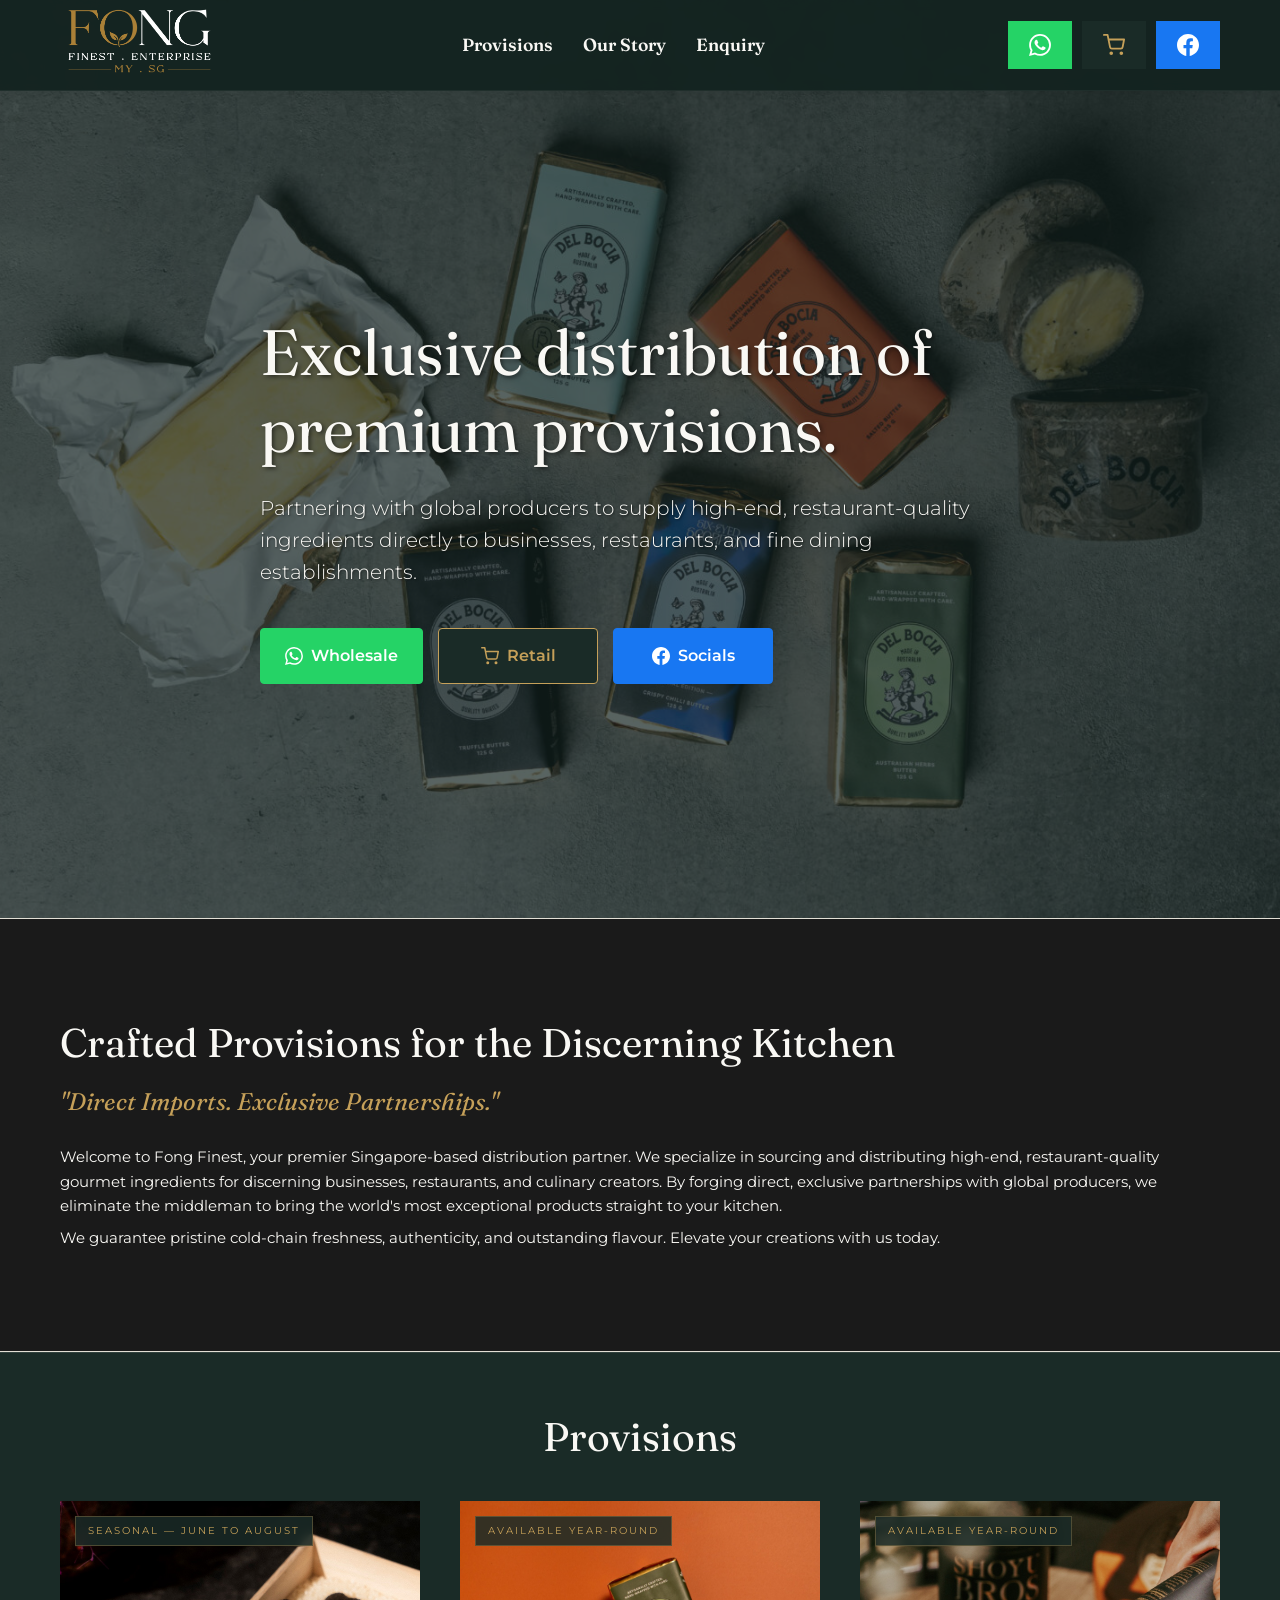
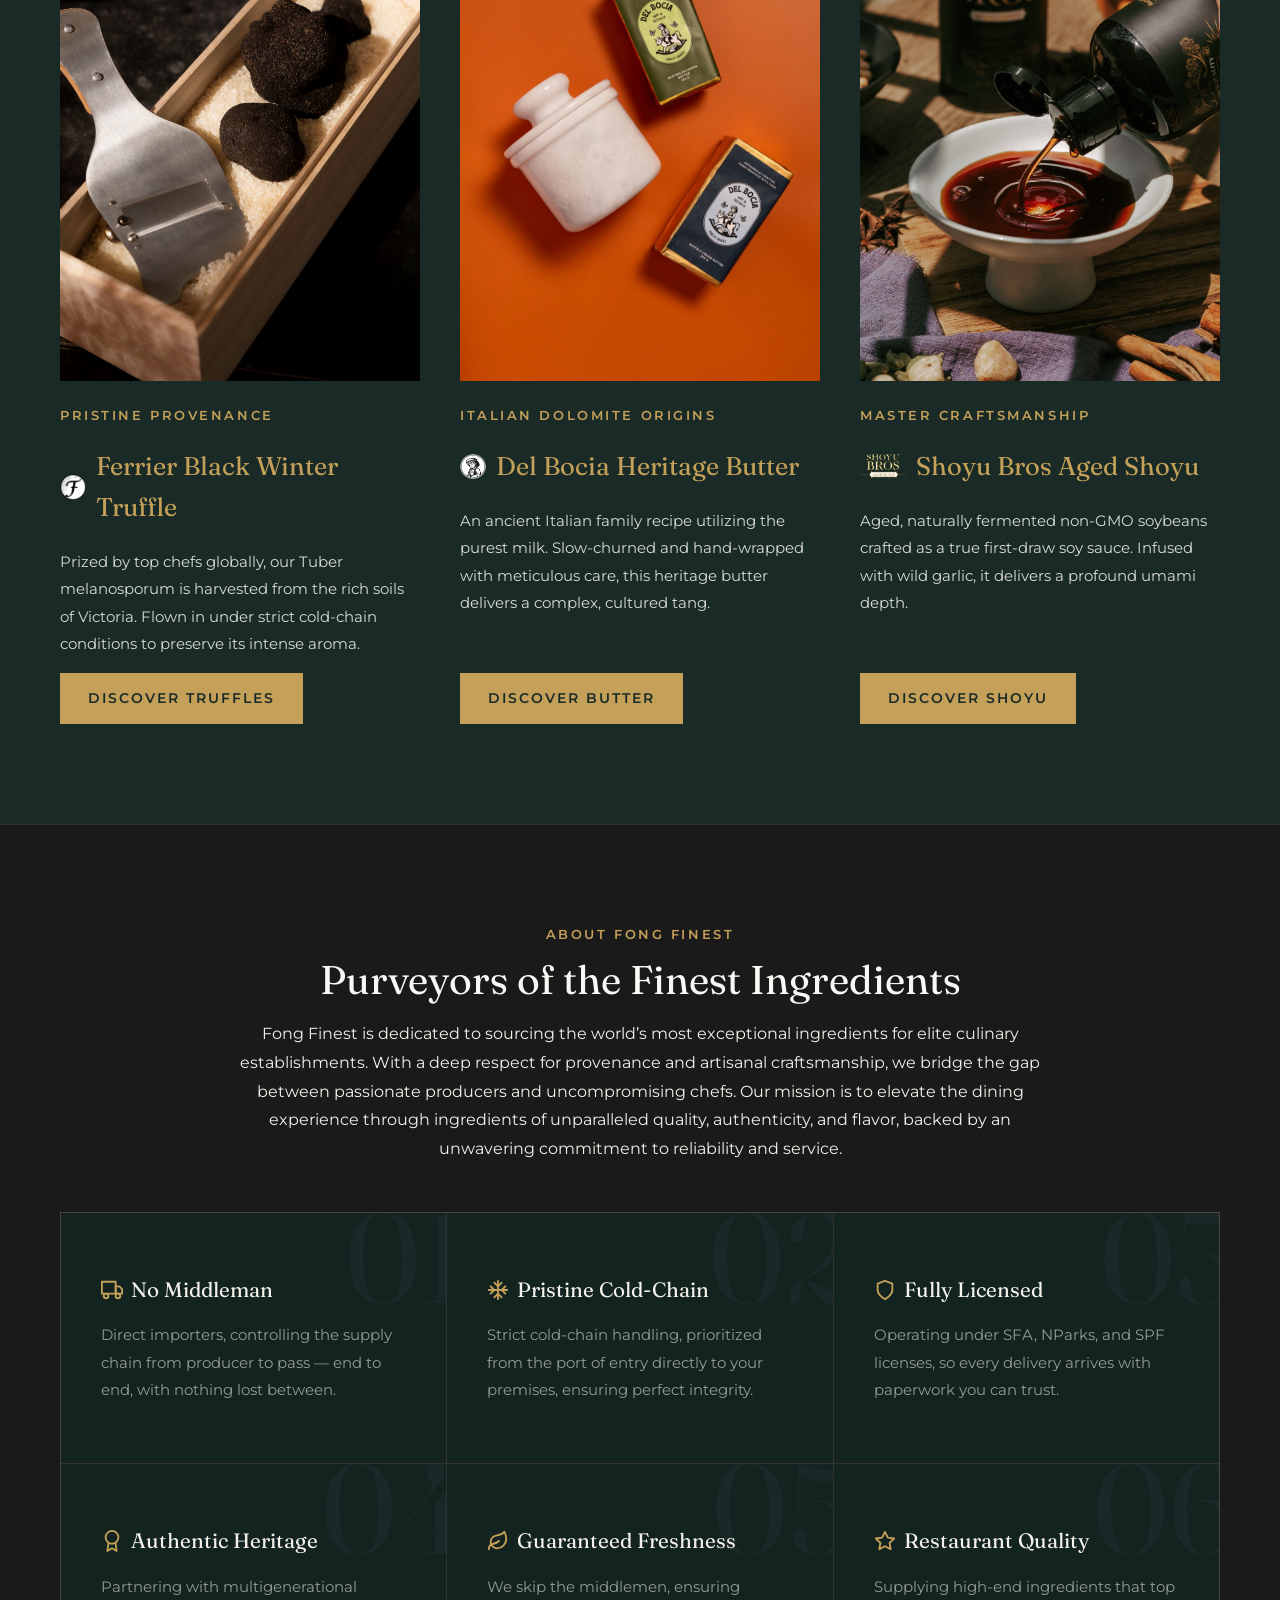
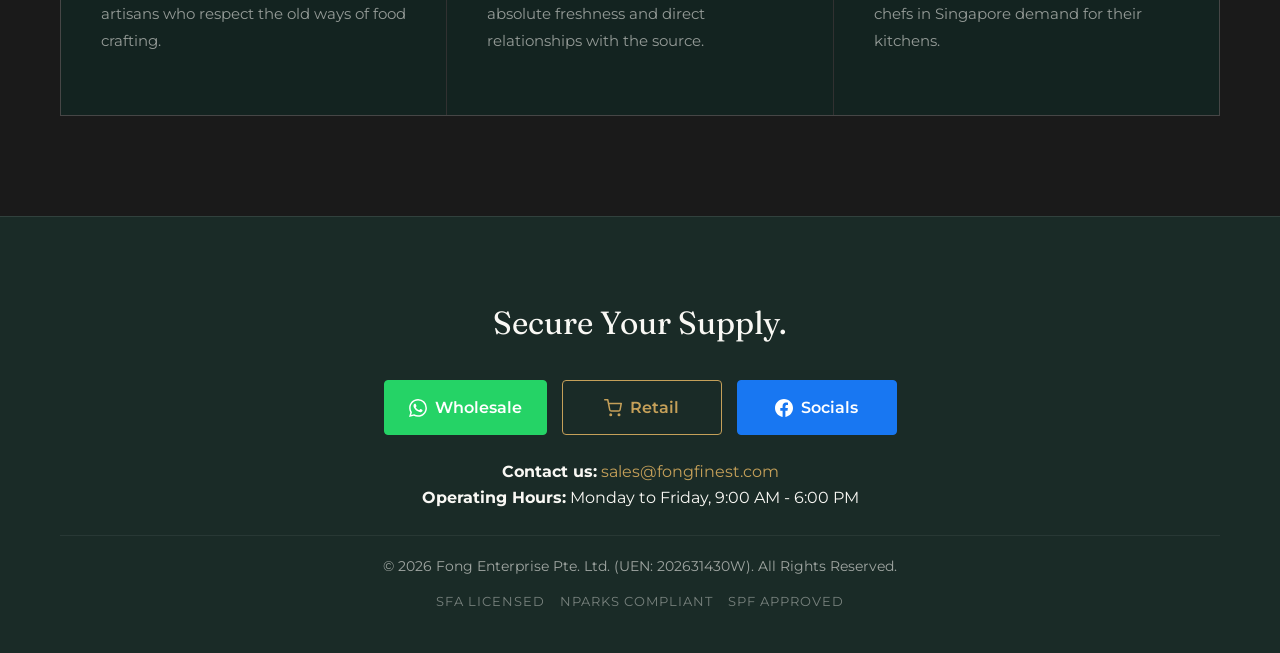
==== index.html @ 9eb3eb8c "fix: replace #provenance with #ourstory and #contact with #enquiry" ====
<!DOCTYPE html>
<html lang="en">
<head>
    <meta charset="UTF-8">
    <meta name="viewport" content="width=device-width, initial-scale=1.0">
    <title>Fong Finest | The Direct Source for Premium Provisions</title>
    <meta name="description" content="Singapore-based source for premium provisions. High-end, restaurant-quality gourmet ingredients imported directly.">
    
    <!-- Open Graph Meta Tags for Link Previews (WhatsApp, Facebook, etc.) -->
    <meta property="og:title" content="Fong Finest | Premium Provisions">
    <meta property="og:description" content="We bring high-end, restaurant-quality ingredients straight from trusted global producers to your doorstep in Singapore.">
    <meta property="og:image" content="https://fongfinest.com/assets/brand/og-image-default.png">
    <meta property="og:image:width" content="369">
    <meta property="og:image:height" content="364">
    <meta property="og:url" content="https://fongfinest.com/">
    <meta property="og:type" content="website">

    <!-- Telegram & Twitter Meta Tags -->
    <meta name="twitter:card" content="summary_large_image">
    <meta name="twitter:title" content="Fong Finest | Premium Provisions">
    <meta name="twitter:description" content="We bring high-end, restaurant-quality ingredients straight from trusted global producers to your doorstep in Singapore.">
    <meta name="twitter:image" content="https://fongfinest.com/assets/brand/og-image-default.png">

    <!-- Favicon -->
    <link rel="apple-touch-icon" href="assets/brand/apple-touch-icon.png">
    <link rel="icon" type="image/png" href="assets/brand/favicon.png">

    <link rel="preconnect" href="https://fonts.googleapis.com">
    <link rel="preconnect" href="https://fonts.gstatic.com" crossorigin>
    <link href="https://fonts.googleapis.com/css2?family=Fraunces:ital,opsz,wght@0,9..144,300..600;1,9..144,300..400&family=Montserrat:wght@300;400;500;600&display=swap" rel="stylesheet">
    <link rel="stylesheet" href="style.css">
</head>
<body>
    <header class="navbar">
        <div class="container nav-content">
            <a href="index.html" class="logo">
                <img src="assets/brand/logo-main.png" alt="Fong Finest Logo">
            </a>
            <nav class="nav-links">
                <div class="nav-dropdown">
                    <a href="index.html#provisions" style="cursor: pointer;">Provisions</a>
                    <div class="nav-dropdown-content">
                        <a href="p/truffles.html" class="nav-dropdown-item">
                            <img src="assets/truffles/logo.png" alt="Ferrier Truffle" class="nav-dropdown-icon"> Ferrier Black Winter Truffle
                        </a>
                        <a href="p/butter.html" class="nav-dropdown-item">
                            <img src="assets/butter/logo.png" alt="Del Bocia" class="nav-dropdown-icon"> Del Bocia Heritage Butter
                        </a>
                        <a href="p/shoyu.html" class="nav-dropdown-item">
                            <img src="assets/shoyu/logo_black.png" alt="Shoyu Bros" class="nav-dropdown-icon"> Shoyu Bros Aged Shoyu
                        </a>
                    </div>
                </div>
                <a href="index.html#ourstory">Our Story</a>
                <a href="index.html#enquiry">Enquiry</a>
            </nav>
            <div class="nav-actions">
                <a href="https://wa.me/6587593091" target="_blank" rel="noopener noreferrer" class="btn btn-primary nav-btn-icon" data-tooltip="Wholesale" style="background-color: #25D366; color: white; border-color: #25D366;">
                    <svg xmlns="http://www.w3.org/2000/svg" width="18" height="18" viewBox="0 0 24 24" fill="currentColor"><path d="M17.472 14.382c-.297-.149-1.758-.867-2.03-.967-.273-.099-.471-.148-.67.15-.197.297-.767.966-.94 1.164-.173.199-.347.223-.644.075-.297-.15-1.255-.463-2.39-1.475-.888-.788-1.489-1.761-1.663-2.06-.173-.297-.018-.458.13-.606.134-.133.298-.347.446-.52.149-.174.198-.298.298-.497.099-.198.05-.371-.025-.52-.075-.149-.669-1.612-.916-2.207-.242-.579-.487-.5-.669-.51a12.8 12.8 0 0 0-.57-.01c-.198 0-.52.074-.792.372-.272.297-1.04 1.016-1.04 2.479 0 1.462 1.065 2.875 1.213 3.074.149.198 2.096 3.2 5.077 4.487.709.306 1.262.489 1.694.625.712.227 1.36.195 1.871.118.571-.085 1.758-.719 2.006-1.413.248-.694.248-1.289.173-1.413-.074-.124-.272-.198-.57-.347m-5.421 7.403h-.004a9.87 9.87 0 0 1-5.031-1.378l-.361-.214-3.741.982.998-3.648-.235-.374a9.86 9.86 0 0 1-1.51-5.26c.001-5.45 4.436-9.884 9.888-9.884 2.64 0 5.122 1.03 6.988 2.898a9.825 9.825 0 0 1 2.893 6.994c-.003 5.45-4.437 9.884-9.885 9.884m8.413-18.297A11.815 11.815 0 0 0 12.05 0C5.495 0 .16 5.335.157 11.892c0 2.096.547 4.142 1.588 5.945L.057 24l6.305-1.654a11.882 11.882 0 0 0 5.683 1.448h.005c6.554 0 11.89-5.335 11.893-11.893a11.821 11.821 0 0 0-3.48-8.413Z"/></svg>
                </a>
                <a href="https://order.fongfinest.com" target="_blank" rel="noopener noreferrer" class="btn btn-primary nav-btn-icon" data-tooltip="Retail" style="background-color: var(--charcoal); color: var(--gold);">
                    <svg xmlns="http://www.w3.org/2000/svg" width="18" height="18" viewBox="0 0 24 24" fill="none" stroke="currentColor" stroke-width="2" stroke-linecap="round" stroke-linejoin="round"><circle cx="9" cy="21" r="1"></circle><circle cx="20" cy="21" r="1"></circle><path d="M1 1h4l2.68 13.39a2 2 0 0 0 2 1.61h9.72a2 2 0 0 0 2-1.61L23 6H6"></path></svg>
                </a>
                <a href="https://www.facebook.com/share/1DrzeiNQV6/" target="_blank" rel="noopener noreferrer" class="btn btn-primary nav-btn-icon" data-tooltip="Socials" style="background-color: #1877F2; color: white; border-color: #1877F2;">
                    <svg xmlns="http://www.w3.org/2000/svg" width="18" height="18" viewBox="0 0 24 24" fill="currentColor"><path d="M24 12.073c0-6.627-5.373-12-12-12s-12 5.373-12 12c0 5.99 4.388 10.954 10.125 11.854v-8.385H7.078v-3.47h3.047V9.43c0-3.007 1.792-4.669 4.533-4.669 1.312 0 2.686.235 2.686.235v2.953H15.83c-1.491 0-1.956.925-1.956 1.874v2.25h3.328l-.532 3.47h-2.796v8.385C19.612 23.027 24 18.062 24 12.073z"/></svg>
                </a>
            </div>
            
            <button class="mobile-menu-toggle" aria-label="Toggle Menu">
                <span></span>
                <span></span>
                <span></span>
            </button>
        </div>
    </header>

    <main>
        <!-- Hero Section -->
        <section id="hero" class="hero fade-in-up">
            <div class="hero-overlay"></div>
            <div class="container hero-content">
                <h1 class="hero-title">Exclusive distribution of premium provisions.</h1>
                <p class="hero-subtitle">Partnering with global producers to supply high-end, restaurant-quality ingredients directly to businesses, restaurants, and fine dining establishments.</p>
                <div class="btn-group-standard fade-in-up" style="transition-delay: 0.2s;">
                    <a href="https://wa.me/6587593091" target="_blank" class="btn-std btn-std-wholesale">
                        <svg xmlns="http://www.w3.org/2000/svg" width="18" height="18" viewBox="0 0 24 24" fill="currentColor"><path d="M17.472 14.382c-.297-.149-1.758-.867-2.03-.967-.273-.099-.471-.148-.67.15-.197.297-.767.966-.94 1.164-.173.199-.347.223-.644.075-.297-.15-1.255-.463-2.39-1.475-.888-.788-1.489-1.761-1.663-2.06-.173-.297-.018-.458.13-.606.134-.133.298-.347.446-.52.149-.174.198-.298.298-.497.099-.198.05-.371-.025-.52-.075-.149-.669-1.612-.916-2.207-.242-.579-.487-.5-.669-.51a12.8 12.8 0 0 0-.57-.01c-.198 0-.52.074-.792.372-.272.297-1.04 1.016-1.04 2.479 0 1.462 1.065 2.875 1.213 3.074.149.198 2.096 3.2 5.077 4.487.709.306 1.262.489 1.694.625.712.227 1.36.195 1.871.118.571-.085 1.758-.719 2.006-1.413.248-.694.248-1.289.173-1.413-.074-.124-.272-.198-.57-.347m-5.421 7.403h-.004a9.87 9.87 0 0 1-5.031-1.378l-.361-.214-3.741.982.998-3.648-.235-.374a9.86 9.86 0 0 1-1.51-5.26c.001-5.45 4.436-9.884 9.888-9.884 2.64 0 5.122 1.03 6.988 2.898a9.825 9.825 0 0 1 2.893 6.994c-.003 5.45-4.437 9.884-9.885 9.884m8.413-18.297A11.815 11.815 0 0 0 12.05 0C5.495 0 .16 5.335.157 11.892c0 2.096.547 4.142 1.588 5.945L.057 24l6.305-1.654a11.882 11.882 0 0 0 5.683 1.448h.005c6.554 0 11.89-5.335 11.893-11.893a11.821 11.821 0 0 0-3.48-8.413Z"/></svg> Wholesale
                    </a>
                    <a href="https://order.fongfinest.com" target="_blank" class="btn-std btn-std-retail">
                        <svg xmlns="http://www.w3.org/2000/svg" width="18" height="18" viewBox="0 0 24 24" fill="none" stroke="currentColor" stroke-width="2" stroke-linecap="round" stroke-linejoin="round"><circle cx="9" cy="21" r="1"></circle><circle cx="20" cy="21" r="1"></circle><path d="M1 1h4l2.68 13.39a2 2 0 0 0 2 1.61h9.72a2 2 0 0 0 2-1.61L23 6H6"></path></svg> Retail
                    </a>
                    <a href="https://www.facebook.com/share/1DrzeiNQV6/" target="_blank" class="btn-std btn-std-fb">
                        <svg xmlns="http://www.w3.org/2000/svg" width="18" height="18" viewBox="0 0 24 24" fill="currentColor"><path d="M24 12.073c0-6.627-5.373-12-12-12s-12 5.373-12 12c0 5.99 4.388 10.954 10.125 11.854v-8.385H7.078v-3.47h3.047V9.43c0-3.007 1.792-4.669 4.533-4.669 1.312 0 2.686.235 2.686.235v2.953H15.83c-1.491 0-1.956.925-1.956 1.874v2.25h3.328l-.532 3.47h-2.796v8.385C19.612 23.027 24 18.062 24 12.073z"/></svg> Socials
                    </a>
                </div>
            </div>
        </section>

        <!-- About Us Section -->
        <section id="about" class="section about-section bg-black">
            <div class="container about-container fade-in-up">
                <div class="about-text">
                    <h2 class="section-title">Crafted Provisions for the Discerning Kitchen</h2>
                    <p class="tagline">"Direct Imports. Exclusive Partnerships."</p>
                    <p class="body-text mt-4">Welcome to Fong Finest, your premier Singapore-based distribution partner. We specialize in sourcing and distributing high-end, restaurant-quality gourmet ingredients for discerning businesses, restaurants, and culinary creators. By forging direct, exclusive partnerships with global producers, we eliminate the middleman to bring the world's most exceptional products straight to your kitchen.</p>
                    <p class="body-text mt-2">We guarantee pristine cold-chain freshness, authenticity, and outstanding flavour. Elevate your creations with us today.</p>
                </div>

                    
                    </div>
            </div>
        </section>

        
        
        <!-- Portfolio Section -->
        <section id="provisions" class="section portfolio-section rule-top" style="padding-top: 60px;">
            <div class="container">
                <h2 class="section-title text-center fade-in-up" style="margin-bottom: 40px;">Provisions</h2>
                
                <!-- Truffles -->
                <div class="brand-roster-grid">
                    <div class="brand-roster-card fade-in-up">
                        <div class="brand-img-wrapper">
                            <span class="season-badge">Seasonal — June to August</span>
                            <img src="assets/truffles/editorial-1.jpg" alt="Victorian Black Winter Truffle" class="brand-img">
                        </div>
                        <div class="brand-text">
                            <p class="eyebrow">Pristine Provenance</p>
                            <h3 class="editorial-title" style="font-size: 1.6rem;"><span style="display: flex; align-items: center; gap: 10px;"><img src="assets/truffles/logo.png" style="height: 1.6rem; width: auto; object-fit: contain; border-radius: 50%;"> Ferrier Black Winter Truffle</span></h3>
                            <p class="editorial-desc">Prized by top chefs globally, our Tuber melanosporum is harvested from the rich soils of Victoria. Flown in under strict cold-chain conditions to preserve its intense aroma.</p>
                            <a href="p/truffles.html" class="btn btn-primary mt-4">Discover Truffles</a>
                        </div>
                    </div>

                    <!-- Butter -->
                    <div class="brand-roster-card fade-in-up" style="transition-delay: 0.1s;">
                        <div class="brand-img-wrapper">
                            <span class="season-badge">Available year-round</span>
                            <img src="assets/butter/editorial-1.jpg" alt="Del Bocia Heritage Butter" class="brand-img">
                        </div>
                        <div class="brand-text">
                            <p class="eyebrow">Italian Dolomite Origins</p>
                            <h3 class="editorial-title" style="font-size: 1.6rem;"><span style="display: flex; align-items: center; gap: 10px;"><img src="assets/butter/logo.webp" style="height: 1.6rem; width: auto; object-fit: contain; border-radius: 50%;"> Del Bocia Heritage Butter</span></h3>
                            <p class="editorial-desc">An ancient Italian family recipe utilizing the purest milk. Slow-churned and hand-wrapped with meticulous care, this heritage butter delivers a complex, cultured tang.</p>
                            <a href="p/butter.html" class="btn btn-primary mt-4">Discover Butter</a>
                        </div>
                    </div>

                    <!-- Shoyu -->
                    <div class="brand-roster-card fade-in-up" style="transition-delay: 0.2s;">
                        <div class="brand-img-wrapper">
                            <span class="season-badge">Available year-round</span>
                            <img src="assets/shoyu/editorial-1.jpg" alt="Shoyu Bros Aged Shoyu" class="brand-img">
                        </div>
                        <div class="brand-text">
                            <p class="eyebrow">Master Craftsmanship</p>
                            <h3 class="editorial-title" style="font-size: 1.6rem;"><span style="display: flex; align-items: center; gap: 10px;"><img src="assets/shoyu/logo.png" style="height: 1.6rem; width: auto; object-fit: contain;"> Shoyu Bros Aged Shoyu</span></h3>
                            <p class="editorial-desc">Aged, naturally fermented non-GMO soybeans crafted as a true first-draw soy sauce. Infused with wild garlic, it delivers a profound umami depth.</p>
                            <a href="p/shoyu.html" class="btn btn-primary mt-4">Discover Shoyu</a>
                        </div>
                    </div>
                </div>
            </div>
        </section>

        <!-- About Section -->
        <section id="ourstory" class="section advantage-section rule-top bg-black text-cream">
            <div class="container">
                <p class="eyebrow text-center fade-in-up" style="margin-bottom: 10px;">About Fong Finest</p>
                <h2 class="section-title text-center fade-in-up">Purveyors of the Finest Ingredients</h2>
                <div class="text-center fade-in-up" style="max-width: 800px; margin: 0 auto 3rem auto; color: var(--color-gray-light); line-height: 1.8; font-family: var(--font-secondary);">
                    <p>Fong Finest is dedicated to sourcing the world’s most exceptional ingredients for elite culinary establishments. With a deep respect for provenance and artisanal craftsmanship, we bridge the gap between passionate producers and uncompromising chefs. Our mission is to elevate the dining experience through ingredients of unparalleled quality, authenticity, and flavor, backed by an unwavering commitment to reliability and service.</p>
                </div>
                <div class="grid advantage-grid mt-6">
                    <div class="advantage-item fade-in-up" style="transition-delay: 0.1s;">
                        <span class="advantage-number">01</span>
                        <h4 style="display: flex; align-items: center; gap: 8px;"><svg xmlns="http://www.w3.org/2000/svg" width="22" height="22" viewBox="0 0 24 24" fill="none" stroke="currentColor" stroke-width="2" stroke-linecap="round" stroke-linejoin="round" style="color: var(--gold);"><rect x="1" y="3" width="15" height="13"></rect><polygon points="16 8 20 8 23 11 23 16 16 16 16 8"></polygon><circle cx="5.5" cy="18.5" r="2.5"></circle><circle cx="18.5" cy="18.5" r="2.5"></circle></svg> No Middleman</h4>
                        <p>Direct importers, controlling the supply chain from producer to pass — end to end, with nothing lost between.</p>
                    </div>
                    <div class="advantage-item fade-in-up" style="transition-delay: 0.2s;">
                        <span class="advantage-number">02</span>
                        <h4 style="display: flex; align-items: center; gap: 8px;"><svg xmlns="http://www.w3.org/2000/svg" width="22" height="22" viewBox="0 0 24 24" fill="none" stroke="currentColor" stroke-width="2" stroke-linecap="round" stroke-linejoin="round" style="color: var(--gold);"><line x1="2" y1="12" x2="22" y2="12"></line><line x1="12" y1="2" x2="12" y2="22"></line><path d="M20 16l-4-4 4-4"></path><path d="M4 8l4 4-4 4"></path><path d="M16 4l-4 4-4-4"></path><path d="M8 20l4-4 4 4"></path></svg> Pristine Cold-Chain</h4>
                        <p>Strict cold-chain handling, prioritized from the port of entry directly to your premises, ensuring perfect integrity.</p>
                    </div>
                    <div class="advantage-item fade-in-up" style="transition-delay: 0.3s;">
                        <span class="advantage-number">03</span>
                        <h4 style="display: flex; align-items: center; gap: 8px;"><svg xmlns="http://www.w3.org/2000/svg" width="22" height="22" viewBox="0 0 24 24" fill="none" stroke="currentColor" stroke-width="2" stroke-linecap="round" stroke-linejoin="round" style="color: var(--gold);"><path d="M12 22s8-4 8-10V5l-8-3-8 3v7c0 6 8 10 8 10z"></path></svg> Fully Licensed</h4>
                        <p>Operating under SFA, NParks, and SPF licenses, so every delivery arrives with paperwork you can trust.</p>
                    </div>
                    <div class="advantage-item fade-in-up" style="transition-delay: 0.4s;">
                        <span class="advantage-number">04</span>
                        <h4 style="display: flex; align-items: center; gap: 8px;"><svg xmlns="http://www.w3.org/2000/svg" width="22" height="22" viewBox="0 0 24 24" fill="none" stroke="currentColor" stroke-width="2" stroke-linecap="round" stroke-linejoin="round" style="color: var(--gold);"><circle cx="12" cy="8" r="7"></circle><polyline points="8.21 13.89 7 23 12 20 17 23 15.79 13.88"></polyline></svg> Authentic Heritage</h4>
                        <p>Partnering with multigenerational artisans who respect the old ways of food crafting.</p>
                    </div>
                    <div class="advantage-item fade-in-up" style="transition-delay: 0.5s;">
                        <span class="advantage-number">05</span>
                        <h4 style="display: flex; align-items: center; gap: 8px;"><svg xmlns="http://www.w3.org/2000/svg" width="22" height="22" viewBox="0 0 24 24" fill="none" stroke="currentColor" stroke-width="2" stroke-linecap="round" stroke-linejoin="round" style="color: var(--gold);"><path d="M11 20A7 7 0 0 1 9.8 6.1C15.5 5 17 4.48 19 2c1 2 2 4.18 2 8 0 5.5-4.78 10-10 10Z"></path><path d="M2 21c0-3 1.85-5.36 5.08-6C9.5 14.52 12 13 13 12"></path></svg> Guaranteed Freshness</h4>
                        <p>We skip the middlemen, ensuring absolute freshness and direct relationships with the source.</p>
                    </div>
                    <div class="advantage-item fade-in-up" style="transition-delay: 0.6s;">
                        <span class="advantage-number">06</span>
                        <h4 style="display: flex; align-items: center; gap: 8px;"><svg xmlns="http://www.w3.org/2000/svg" width="22" height="22" viewBox="0 0 24 24" fill="none" stroke="currentColor" stroke-width="2" stroke-linecap="round" stroke-linejoin="round" style="color: var(--gold);"><polygon points="12 2 15.09 8.26 22 9.27 17 14.14 18.18 21.02 12 17.77 5.82 21.02 7 14.14 2 9.27 8.91 8.26 12 2"></polygon></svg> Restaurant Quality</h4>
                        <p>Supplying high-end ingredients that top chefs in Singapore demand for their kitchens.</p>
                    </div>
                </div>
            </div>
        </section>
    </div>
    </main>

    <!-- Footer -->
    <footer id="enquiry" class="footer rule-top">
        <div class="container footer-content fade-in-up">
            <h2 class="footer-title">Secure Your Supply.</h2>
            <div class="btn-group-standard btn-group-center fade-in-up" style="transition-delay: 0.2s;">
                    <a href="https://wa.me/6587593091" target="_blank" class="btn-std btn-std-wholesale">
                        <svg xmlns="http://www.w3.org/2000/svg" width="18" height="18" viewBox="0 0 24 24" fill="currentColor"><path d="M17.472 14.382c-.297-.149-1.758-.867-2.03-.967-.273-.099-.471-.148-.67.15-.197.297-.767.966-.94 1.164-.173.199-.347.223-.644.075-.297-.15-1.255-.463-2.39-1.475-.888-.788-1.489-1.761-1.663-2.06-.173-.297-.018-.458.13-.606.134-.133.298-.347.446-.52.149-.174.198-.298.298-.497.099-.198.05-.371-.025-.52-.075-.149-.669-1.612-.916-2.207-.242-.579-.487-.5-.669-.51a12.8 12.8 0 0 0-.57-.01c-.198 0-.52.074-.792.372-.272.297-1.04 1.016-1.04 2.479 0 1.462 1.065 2.875 1.213 3.074.149.198 2.096 3.2 5.077 4.487.709.306 1.262.489 1.694.625.712.227 1.36.195 1.871.118.571-.085 1.758-.719 2.006-1.413.248-.694.248-1.289.173-1.413-.074-.124-.272-.198-.57-.347m-5.421 7.403h-.004a9.87 9.87 0 0 1-5.031-1.378l-.361-.214-3.741.982.998-3.648-.235-.374a9.86 9.86 0 0 1-1.51-5.26c.001-5.45 4.436-9.884 9.888-9.884 2.64 0 5.122 1.03 6.988 2.898a9.825 9.825 0 0 1 2.893 6.994c-.003 5.45-4.437 9.884-9.885 9.884m8.413-18.297A11.815 11.815 0 0 0 12.05 0C5.495 0 .16 5.335.157 11.892c0 2.096.547 4.142 1.588 5.945L.057 24l6.305-1.654a11.882 11.882 0 0 0 5.683 1.448h.005c6.554 0 11.89-5.335 11.893-11.893a11.821 11.821 0 0 0-3.48-8.413Z"/></svg> Wholesale
                    </a>
                    <a href="https://order.fongfinest.com" target="_blank" class="btn-std btn-std-retail">
                        <svg xmlns="http://www.w3.org/2000/svg" width="18" height="18" viewBox="0 0 24 24" fill="none" stroke="currentColor" stroke-width="2" stroke-linecap="round" stroke-linejoin="round"><circle cx="9" cy="21" r="1"></circle><circle cx="20" cy="21" r="1"></circle><path d="M1 1h4l2.68 13.39a2 2 0 0 0 2 1.61h9.72a2 2 0 0 0 2-1.61L23 6H6"></path></svg> Retail
                    </a>
                    <a href="https://www.facebook.com/share/1DrzeiNQV6/" target="_blank" class="btn-std btn-std-fb">
                        <svg xmlns="http://www.w3.org/2000/svg" width="18" height="18" viewBox="0 0 24 24" fill="currentColor"><path d="M24 12.073c0-6.627-5.373-12-12-12s-12 5.373-12 12c0 5.99 4.388 10.954 10.125 11.854v-8.385H7.078v-3.47h3.047V9.43c0-3.007 1.792-4.669 4.533-4.669 1.312 0 2.686.235 2.686.235v2.953H15.83c-1.491 0-1.956.925-1.956 1.874v2.25h3.328l-.532 3.47h-2.796v8.385C19.612 23.027 24 18.062 24 12.073z"/></svg> Socials
                    </a>
                </div>
            
            <div class="footer-info mt-6">
                <p><strong>Contact us:</strong> <a href="mailto:sales@fongfinest.com" style="color: var(--gold);">sales@fongfinest.com</a></p>
                <p><strong>Operating Hours:</strong> Monday to Friday, 9:00 AM - 6:00 PM</p>
            </div>
            
            <div class="footer-bottom mt-6" style="display: flex; flex-direction: column; align-items: center; gap: 10px;">
                <p>&copy; 2026 Fong Enterprise Pte. Ltd. (UEN: 202631430W). All Rights Reserved.</p>
                <div style="display: flex; gap: 15px; opacity: 0.7; margin-top: 5px;">
                    <span style="font-size: 0.8rem; letter-spacing: 1px;">SFA LICENSED</span>
                    <span style="font-size: 0.8rem; letter-spacing: 1px;">NPARKS COMPLIANT</span>
                    <span style="font-size: 0.8rem; letter-spacing: 1px;">SPF APPROVED</span>
                </div>
            </div>
        </div>
    </footer>

    <script src="script.js"></script>
</body>
</html>
---- style.css ----
:root {
    --primary: #c5a059;
    --primary-hover: #e0be77;
    --background: #132320; /* Dark Forest Green */
    --foreground: #f9f8f4;
    --cream: #f4f1ea;
    --charcoal: #1a2b27;
    --vintage-black: #1a1a1a;
    --gold: #c5a059;
    --forest-green: #132320;
    
    --font-heading: 'Fraunces', serif;
    --font-body: 'Montserrat', sans-serif;
}

* {
    margin: 0;
    padding: 0;
    box-sizing: border-box;
}

html {
    scroll-behavior: smooth;
    overscroll-behavior-y: none;
}

body {
    font-family: var(--font-body);
    color: var(--foreground);
    overscroll-behavior-y: none;
    background-color: var(--background);
    line-height: 1.6;
    overflow-x: hidden;
}

h1, h2, h3, h4, h5, h6 {
    font-family: var(--font-heading);
    color: var(--foreground);
    font-weight: 400;
}

a {
    text-decoration: none;
    color: inherit;
}

.container {
    width: 100%;
    max-width: 1200px;
    margin: 0 auto;
    padding: 0 20px;
}

.text-center { text-align: center; }
.mt-2 { margin-top: 0.5rem; }
.mt-4 { margin-top: 1rem; }
.mt-6 { margin-top: 1.5rem; }

/* Utilities */
.bg-cream { background-color: var(--charcoal); color: var(--foreground); border-top: 1px solid rgba(255,255,255,0.1); }
.bg-charcoal { background-color: var(--charcoal); }
.bg-black { background-color: var(--vintage-black); }
.bg-green { background-color: var(--background); }
.text-cream { color: var(--cream); }

/* Buttons */
.btn {
    display: inline-block;
    padding: 14px 28px;
    font-size: 0.9rem;
    font-weight: 600;
    text-transform: uppercase;
    letter-spacing: 2px;
    text-decoration: none;
    transition: all 0.3s ease;
    border-radius: 0;
    cursor: pointer;
    font-family: var(--font-body);
}

.nav-btn-icon {
    position: relative;
    display: flex;
    align-items: center;
    justify-content: center;
    width: 64px;
    height: 48px;
    padding: 0;
}

.nav-btn-icon svg {
    width: 22px;
    height: 22px;
}

.nav-btn-icon::after {
    content: attr(data-tooltip);
    position: absolute;
    bottom: -35px;
    left: 50%;
    transform: translateX(-50%);
    background-color: var(--charcoal);
    color: var(--gold);
    padding: 6px 10px;
    font-size: 0.75rem;
    font-weight: 600;
    font-family: var(--font-body);
    text-transform: uppercase;
    letter-spacing: 2px;
    white-space: nowrap;
    opacity: 0;
    visibility: hidden;
    transition: all 0.2s ease;
    border: 1px solid var(--gold);
    pointer-events: none;
    z-index: 100;
}

.nav-btn-icon:hover::after {
    opacity: 1;
    visibility: visible;
    bottom: -30px;
}

.btn-primary {
    background-color: var(--gold);
    color: var(--charcoal);
    border-color: var(--gold);
}

.btn-primary:hover {
    background-color: var(--foreground);
    border-color: var(--foreground);
    color: var(--charcoal);
}

.btn-whatsapp {
    background-color: #25D366;
    color: white;
    border-color: #25D366;
}

.btn-whatsapp:hover {
    background-color: #128C7E;
    border-color: #128C7E;
    color: white;
}

.btn-large {
    padding: 16px 40px;
    font-size: 1.1rem;
}

/* Navbar */
.navbar {
    background-color: rgba(19, 35, 32, 0.95);
    backdrop-filter: blur(5px);
    position: fixed;
    width: 100%;
    top: 0;
    z-index: 1000;
    border-bottom: 1px solid rgba(255,255,255,0.05);
}

.nav-content {
    display: flex;
    justify-content: space-between;
    align-items: center;
    height: 90px;
}

.logo img {
    height: 80px;
    width: auto;
    transition: height 0.3s ease;
}

.nav-links {
    display: flex;
    gap: 30px;
}

.nav-links a {
    font-family: var(--font-heading);
    font-weight: 600;
    font-size: 1.1rem;
    color: var(--foreground);
    position: relative;
    transition: color 0.3s;
}

.nav-links a:hover {
    color: var(--gold);
}

.nav-links a::after {
    content: '';
    position: absolute;
    width: 0;
    height: 2px;
    bottom: -4px;
    left: 0;
    background-color: var(--gold);
    transition: width 0.3s ease;
}

.nav-links a:hover::after {
    width: 100%;
}

.mobile-menu-toggle {
    display: none;
    background: none;
    border: none;
    cursor: pointer;
    flex-direction: column;
    gap: 5px;
}

.mobile-menu-toggle span {
    width: 25px;
    height: 2px;
    background-color: var(--foreground);
    transition: 0.3s;
}

/* Sections */
.section {
    padding: 100px 0;
    scroll-margin-top: 100px;
}

.rule-top {
    border-top: 1px solid rgba(255, 255, 255, 0.1);
}

.eyebrow {
    text-transform: uppercase;
    letter-spacing: 0.2em;
    font-size: 0.8rem;
    font-weight: 600;
    color: var(--gold);
    margin-bottom: 20px;
}

.section-title {
    font-size: 2.5rem;
    margin-bottom: 1rem;
    line-height: 1.2;
}

/* Hero */
.hero {
    height: 102vh; /* Slightly more than 100vh to push the next section completely out of view */
    min-height: 100vh;
    display: flex;
    align-items: center;
    justify-content: center;
    position: relative;
    background-image: url('assets/butter/hero-1.jpg');
    background-size: cover;
    background-position: center;
    background-attachment: fixed;
    text-align: left;
    padding-top: 80px;
}

.hero-overlay {
    position: absolute;
    top: 0; left: 0; right: 0; bottom: 0;
    background: rgba(19, 35, 32, 0.7);
}

.hero-content {
    position: relative;
    z-index: 1;
    color: var(--foreground);
    max-width: 800px;
}

.hero-title {
    font-size: 4rem;
    line-height: 1.2;
    margin-bottom: 1.5rem;
    color: var(--foreground);
    text-shadow: 2px 2px 4px rgba(0,0,0,0.5);
}

.hero-subtitle {
    font-size: 1.25rem;
    margin-bottom: 2.5rem;
    font-weight: 300;
    text-shadow: 1px 1px 2px rgba(0,0,0,0.5);
}

/* About */
.about-section {
    border-top: 1px solid #e2dfd5;
    border-bottom: 1px solid #e2dfd5;
}

.about-text {
    /* Inherit container width for clean left alignment */
}

.tagline {
    font-family: var(--font-heading);
    font-style: italic;
    font-size: 1.5rem;
    color: var(--gold);
    margin-bottom: 1.5rem;
}

.body-text {
    font-size: 0.95rem;
}

/* Editorial Grid */
.editorial-row {
    display: flex;
    flex-direction: column;
    gap: 40px;
    margin-bottom: 100px;
}

@media (min-width: 768px) {
    .editorial-row {
        flex-direction: row;
        align-items: center;
        gap: 80px;
    }
    .editorial-row:nth-child(even) {
        flex-direction: row-reverse;
    }
}

.editorial-img-wrapper {
    flex: 1;
    position: relative;
    aspect-ratio: 3 / 4;
    overflow: hidden;
}

.editorial-img {
    width: 100%;
    height: 100%;
    object-fit: cover;
    border-radius: 0;
    transition: transform 1.2s ease-out;
}

.editorial-row:hover .editorial-img {
    transform: scale(1.05);
}

.editorial-text {
    flex: 1;
}

.editorial-title {
    font-size: 2.5rem;
    margin-bottom: 20px;
    color: var(--gold);
}

.editorial-desc {
    font-size: 1.1rem;
    color: var(--foreground);
    opacity: 0.85;
    line-height: 1.8;
}

/* Global Grid */
.grid {
    display: grid;
    gap: 30px;
}

/* Flagship Grid */
.flagship-grid {
    grid-template-columns: repeat(auto-fit, minmax(400px, 1fr));
}

.coming-soon-grid {
    grid-template-columns: repeat(auto-fit, minmax(250px, 1fr));
}

.flagship-card {
    background: var(--cream);
    border: 1px solid #e2dfd5;
    overflow: hidden;
    transition: transform 0.4s ease, box-shadow 0.4s ease;
    cursor: pointer;
    border-radius: 12px;
}

.flagship-card:hover {
    transform: translateY(-5px);
}

.card-img {
    height: 400px;
    background-size: cover;
    background-position: center;
    transition: transform 0.6s ease;
}

.flagship-card:hover .card-img {
    transform: scale(1.05);
}

.card-content {
    padding: 35px 25px;
    text-align: center;
    background: var(--cream);
    position: relative;
    z-index: 2;
}

.availability-badge {
    display: inline-block;
    background-color: var(--gold);
    color: var(--vintage-black);
    padding: 5px 12px;
    font-size: 0.75rem;
    font-weight: bold;
    text-transform: uppercase;
    letter-spacing: 1px;
    border-radius: 20px;
    margin-bottom: 15px;
}

.card-title {
    font-size: 1.8rem;
    margin-bottom: 12px;
    color: var(--charcoal);
}

.card-desc {
    font-size: 1.05rem;
    color: #555;
    line-height: 1.6;
}

.coming-soon-teaser {
    padding: 40px 0;
    margin-top: 50px;
    border-top: 1px solid #e2dfd5;
}

.teaser-text {
    font-family: var(--font-heading);
    font-style: italic;
    font-size: 1.2rem;
    color: #888;
}

.blurred-card {
    position: relative;
    cursor: default;
    pointer-events: none;
}

.blurred-card .card-img {
    filter: blur(5px) grayscale(40%);
    transform: scale(1.1); /* Prevents blurred edges from showing background */
}

.blurred-card:hover .card-img {
    transform: scale(1.1); /* Override default hover */
}

.card-overlay {
    position: absolute;
    top: 0; left: 0; right: 0; bottom: 0;
    background: rgba(0,0,0,0.5);
    display: flex;
    flex-direction: column;
    align-items: center;
    justify-content: center;
    color: var(--gold);
    z-index: 3;
}

.card-overlay h3 {
    top: calc(100% + 5px);
    font-size: 1.5rem;
    letter-spacing: 3px;
    text-transform: uppercase;
    font-family: var(--font-heading);
}

/* Advantage (Sourcing) */
.advantage-grid {
    grid-template-columns: 1fr;
    gap: 1px;
    background-color: rgba(255,255,255,0.1); /* The 1px borders */
    border: 1px solid rgba(255,255,255,0.1);
}

@media (min-width: 768px) {
    .advantage-grid {
        grid-template-columns: repeat(3, 1fr);
    }
}

.advantage-item {
    padding: 60px 40px;
    background-color: var(--background);
    position: relative;
    overflow: hidden;
}

.advantage-number {
    position: absolute;
    top: -20px;
    right: -20px;
    font-family: var(--font-heading);
    font-size: 8rem;
    color: rgba(255,255,255,0.03);
    z-index: 0;
    pointer-events: none;
    line-height: 1;
}

.advantage-item h4 {
    color: var(--foreground);
    font-size: 1.5rem;
    margin-bottom: 15px;
    position: relative;
    z-index: 1;
}

.advantage-item p {
    font-size: 1rem;
    color: rgba(249, 248, 244, 0.7);
    line-height: 1.8;
    position: relative;
    z-index: 1;
}

.icon-wrapper {
    color: var(--gold);
    margin-bottom: 20px;
}



.advantage-item h4 {
    color: var(--cream);
    font-size: 1.3rem;
    margin-bottom: 15px;
}

.advantage-item p {
    font-size: 0.95rem;
    opacity: 0.8;
}

/* Footer */
.footer {
    background-color: var(--charcoal);
    color: var(--foreground);
    padding: 80px 0 40px;
    text-align: center;
}

.footer-title {
    color: var(--foreground);
    font-size: 2rem;
}

.footer .btn-primary {
    background-color: var(--cream);
    color: var(--vintage-black);
    border-color: var(--cream);
}

.footer .btn-primary:hover {
    background-color: var(--gold);
    color: var(--vintage-black);
    border-color: var(--gold);
}

.footer-info a {
    color: var(--gold);
    transition: color 0.3s;
}

.footer-info a:hover {
    color: var(--gold-dark);
}

.footer-bottom {
    border-top: 1px solid rgba(255,255,255,0.1);
    padding-top: 20px;
    font-size: 0.85rem;
    opacity: 0.6;
}

/* Animations */
.fade-in-up {
    opacity: 0;
    transform: translateY(30px);
    transition: opacity 0.8s ease, transform 0.8s ease;
}

.fade-in-up.visible {
    opacity: 1;
    transform: translateY(0);
}

/* Responsive */
@media (max-width: 768px) {
    .nav-content {
        height: 65px;
    }
    
    .logo img {
        height: 55px;
    }

    .nav-links, .cta-nav, .nav-actions {
        display: none;
    }
    
    .mobile-menu-toggle {
        display: flex;
    }
    
    .nav-btn-icon {
        width: 48px;
        height: 36px;
    }
    
    .nav-btn-icon svg {
        width: 18px;
        height: 18px;
    }
    
    .hero-title {
        font-size: 2.5rem;
    }
    
    .section {
        padding: 60px 0;
    }
    
    .flagship-grid {
        grid-template-columns: 1fr;
    }
}

@media (max-width: 480px) {
    .hero-title {
        font-size: 2rem;
    }
    
    .hero-subtitle {
        font-size: 1rem;
    }
    
    .section-title {
        font-size: 1.8rem;
    }
    
    .footer-title {
        font-size: 1.8rem;
    }
    
    .hero-actions, .footer-content > div {
        flex-direction: column;
        width: 100%;
        padding: 0 20px;
    }
    
    .hero-actions .btn, .footer-content .btn-primary, .footer-content .btn-whatsapp {
        width: 100%;
        justify-content: center;
    }
}

@keyframes pulse {
    0% {
        box-shadow: 0 0 0 0 rgba(179, 155, 89, 0.7);
    }
    70% {
        box-shadow: 0 0 0 15px rgba(179, 155, 89, 0);
    }
    100% {
        box-shadow: 0 0 0 0 rgba(179, 155, 89, 0);
    }
}

/* Brand Roster Grid */
.brand-roster-grid {
    display: grid;
    grid-template-columns: 1fr;
    gap: 50px;
}

@media (min-width: 992px) {
    .brand-roster-grid {
        grid-template-columns: repeat(3, 1fr);
        gap: 40px;
    }
}

.brand-roster-card {
    display: flex;
    flex-direction: column;
    height: 100%;
}

.brand-img-wrapper {
    position: relative;
    aspect-ratio: 3 / 4;
    overflow: hidden;
    margin-bottom: 25px;
}

.season-badge {
    position: absolute;
    top: 15px;
    left: 15px;
    background-color: rgba(26, 43, 39, 0.85); /* Charcoal */
    color: var(--gold);
    padding: 6px 12px;
    font-size: 0.65rem;
    font-weight: 400;
    text-transform: uppercase;
    letter-spacing: 2px;
    z-index: 10;
    backdrop-filter: blur(4px);
    -webkit-backdrop-filter: blur(4px);
    border: 1px solid rgba(197, 160, 89, 0.3); /* faint gold */
}

.brand-img {
    width: 100%;
    height: 100%;
    object-fit: cover;
    border-radius: 0;
    transition: transform 1.2s ease-out;
}

.brand-roster-card:hover .brand-img {
    transform: scale(1.05);
}

.brand-text {
    flex: 1;
    display: flex;
    flex-direction: column;
    align-items: flex-start;
}

.brand-text .editorial-desc {
    margin-bottom: auto;
    font-size: 0.95rem;
}

/* Improvements inspired by Shoyu Bros */
.main-overlap {
    border-top-left-radius: 40px;
    border-top-right-radius: 40px;
    margin-top: -60px;
    position: relative;
    z-index: 20;
    background-color: var(--cream, #f9f8f4);
    padding-top: 40px;
}

.marquee-container {
    width: 100%;
    overflow: hidden;
    white-space: nowrap;
    background-color: var(--vintage-black, #1a1a1a);
    color: var(--cream, #f9f8f4);
    padding: 12px 0;
    display: flex;
    align-items: center;
    margin-bottom: 60px;
}

.marquee-content {
    display: inline-block;
    animation: marquee 25s linear infinite;
    font-weight: 700;
    font-size: 1.1rem;
    letter-spacing: 0.1em;
    text-transform: uppercase;
}

@keyframes marquee {
    0% { transform: translateX(0); }
    100% { transform: translateX(-50%); }
}

.value-prop-card {
    background-color: #fff;
    color: var(--charcoal);
    border-radius: 20px;
    padding: 40px 30px;
    text-align: center;
    box-shadow: 0 10px 30px rgba(0,0,0,0.05);
    transition: transform 0.3s ease;
}
.value-prop-card:hover {
    transform: translateY(-5px);
}
.value-prop-icon {
    width: 60px;
    height: 60px;
    background-color: var(--cream);
    border-radius: 50%;
    display: flex;
    align-items: center;
    justify-content: center;
    margin: 0 auto 20px;
    color: var(--vintage-black);
}

.portfolio-section {
    background-color: var(--charcoal);
    color: var(--foreground);
}

/* Infinite Carousel */
.infinite-carousel-container {
    width: 100%;
    overflow: hidden;
    position: relative;
    padding: 20px 0;
    margin: 40px 0;
}
.infinite-carousel {
    display: flex;
    gap: 20px;
    width: max-content;
    animation: carousel-scroll 60s linear infinite;
}
.infinite-carousel:hover {
    animation-play-state: paused;
}
.infinite-carousel img {
    height: 250px;
    width: 250px;
    object-fit: cover;
    border-radius: 12px;
    box-shadow: 0 10px 30px rgba(0,0,0,0.15);
}
@keyframes carousel-scroll {
    0% { transform: translateX(0); }
    100% { transform: translateX(calc(-50% - 10px)); }
}

.nav-actions {
    display: flex;
    gap: 10px;
}


.nav-dropdown {
    position: relative;
    display: inline-block;
}
.nav-dropdown-content {
    display: none;
    position: absolute;
    top: 100%;
    left: 0;
    background-color: var(--charcoal);
    min-width: 280px;
    box-shadow: 0px 8px 16px 0px rgba(0,0,0,0.5);
    z-index: 100;
    border-radius: 8px;
    padding: 10px 0;
    top: calc(100% + 5px);
    border: 1px solid rgba(255, 255, 255, 0.1);
}
.nav-dropdown:hover .nav-dropdown-content {
    display: block;
}
.nav-dropdown-item {
    padding: 12px 20px;
    display: flex !important;
    align-items: center;
    gap: 12px;
    color: var(--foreground) !important;
    font-size: 0.95rem !important;
    font-weight: 500 !important;
    font-family: var(--font-body) !important;
    white-space: nowrap;
    transition: background-color 0.2s !important;
}
.nav-dropdown-item::after {
    display: none !important;
}
.nav-dropdown-item:hover {
    background-color: var(--background);
}
.nav-dropdown-icon {
    width: 24px;
    height: 24px;
    border-radius: 50%;
    object-fit: contain;
    background-color: white;
}

.nav-dropdown::after {
    content: '';
    position: absolute;
    top: 100%;
    left: 0;
    width: 100%;
    height: 20px;
}
.btn-group-standard {
    display: flex;
    gap: 15px;
    justify-content: flex-start;
    margin-top: 2rem;
    flex-wrap: wrap;
}
.btn-group-center {
    justify-content: center;
}
.btn-std {
    display: inline-flex;
    align-items: center;
    justify-content: center;
    gap: 8px;
    min-width: 160px;
    padding: 14px 24px;
    font-size: 1rem;
    font-weight: 600;
    border-radius: 4px;
    transition: all 0.3s ease;
    text-decoration: none;
    cursor: pointer;
}
.btn-std-wholesale {
    background-color: #25D366;
    color: white;
    border: 1px solid #25D366;
}
.btn-std-wholesale:hover {
    background-color: #20BA5A;
    color: white;
}
.btn-std-retail {
    background-color: var(--charcoal);
    color: var(--gold);
    border: 1px solid var(--gold);
}
.btn-std-retail:hover {
    background-color: var(--gold);
    color: var(--charcoal);
}
.btn-std-fb {
    background-color: #1877F2;
    color: white;
    border: 1px solid #1877F2;
}
.btn-std-fb:hover {
    background-color: #166FE5;
}

@media (min-width: 769px) {
    .nav-actions.nav-actions-hidden {
        opacity: 0;
        pointer-events: none;
    }
    .nav-actions {
        transition: opacity 0.4s ease;
    }
}
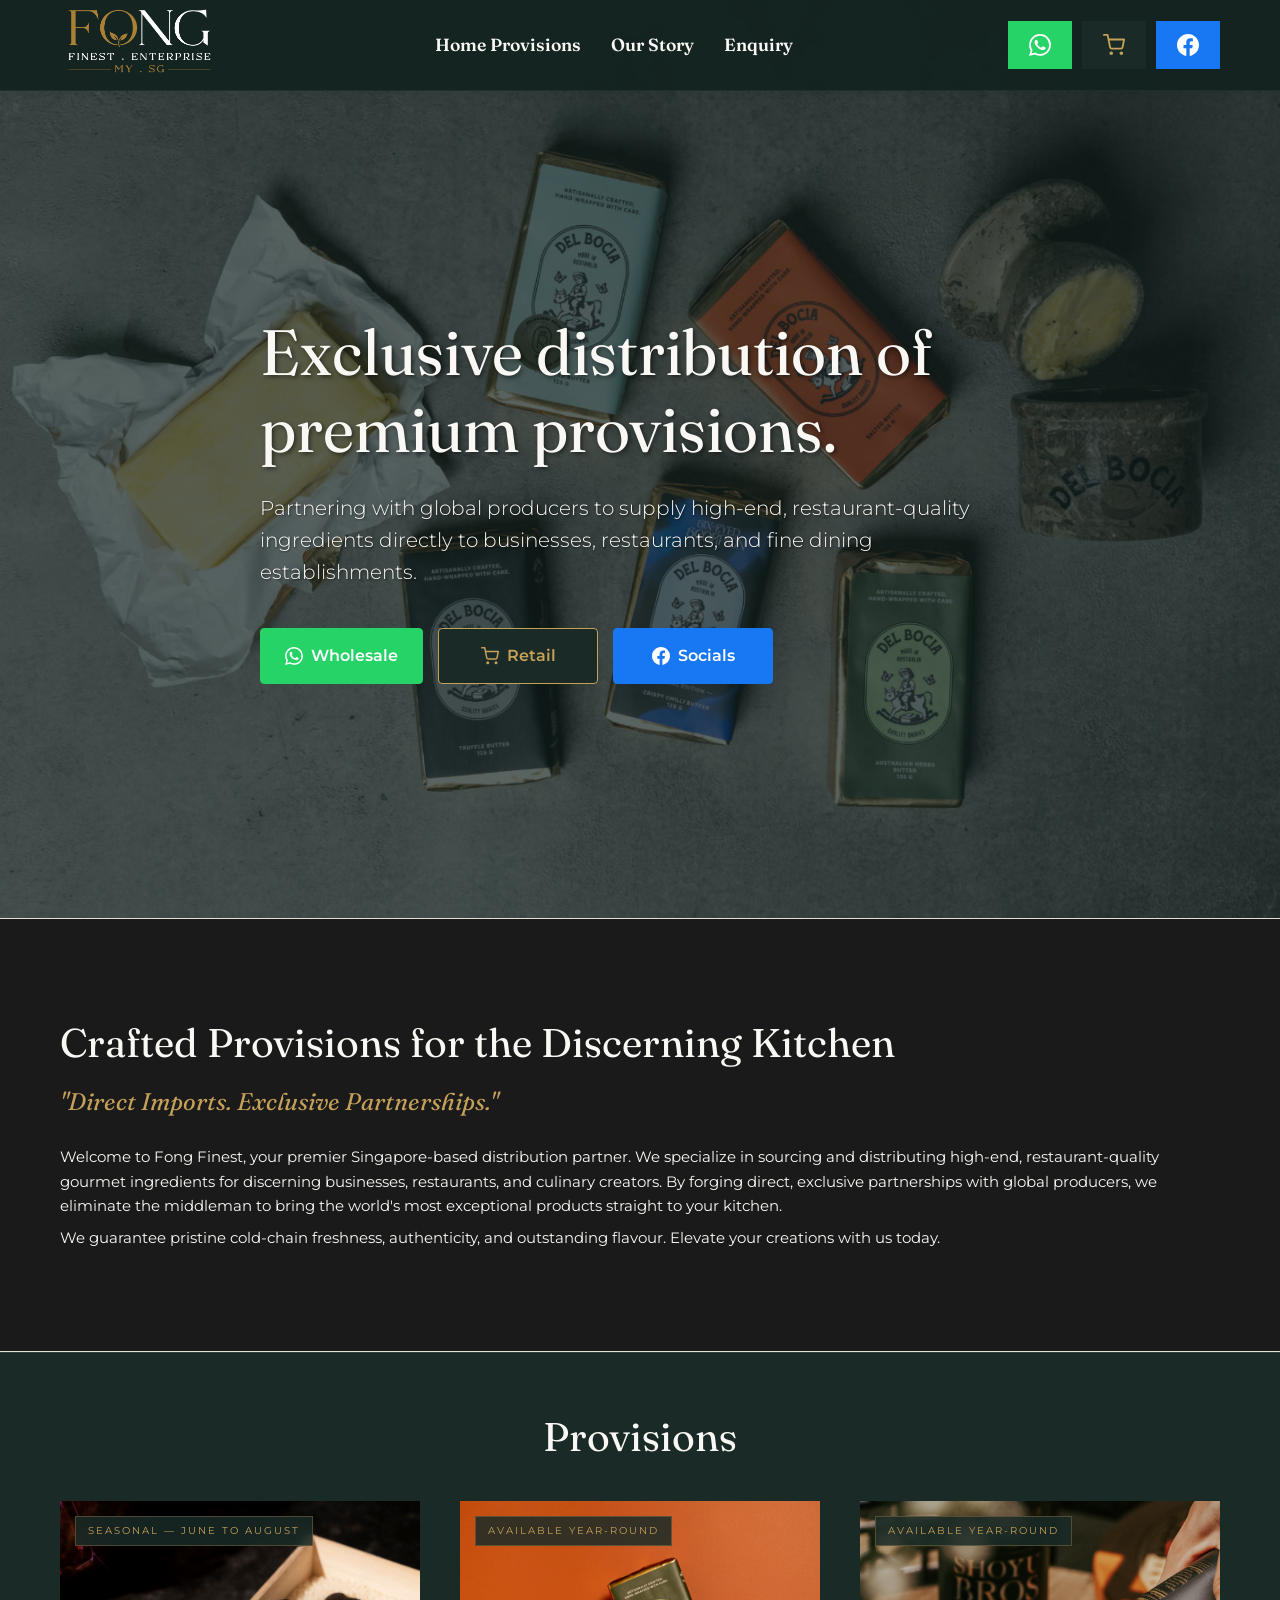
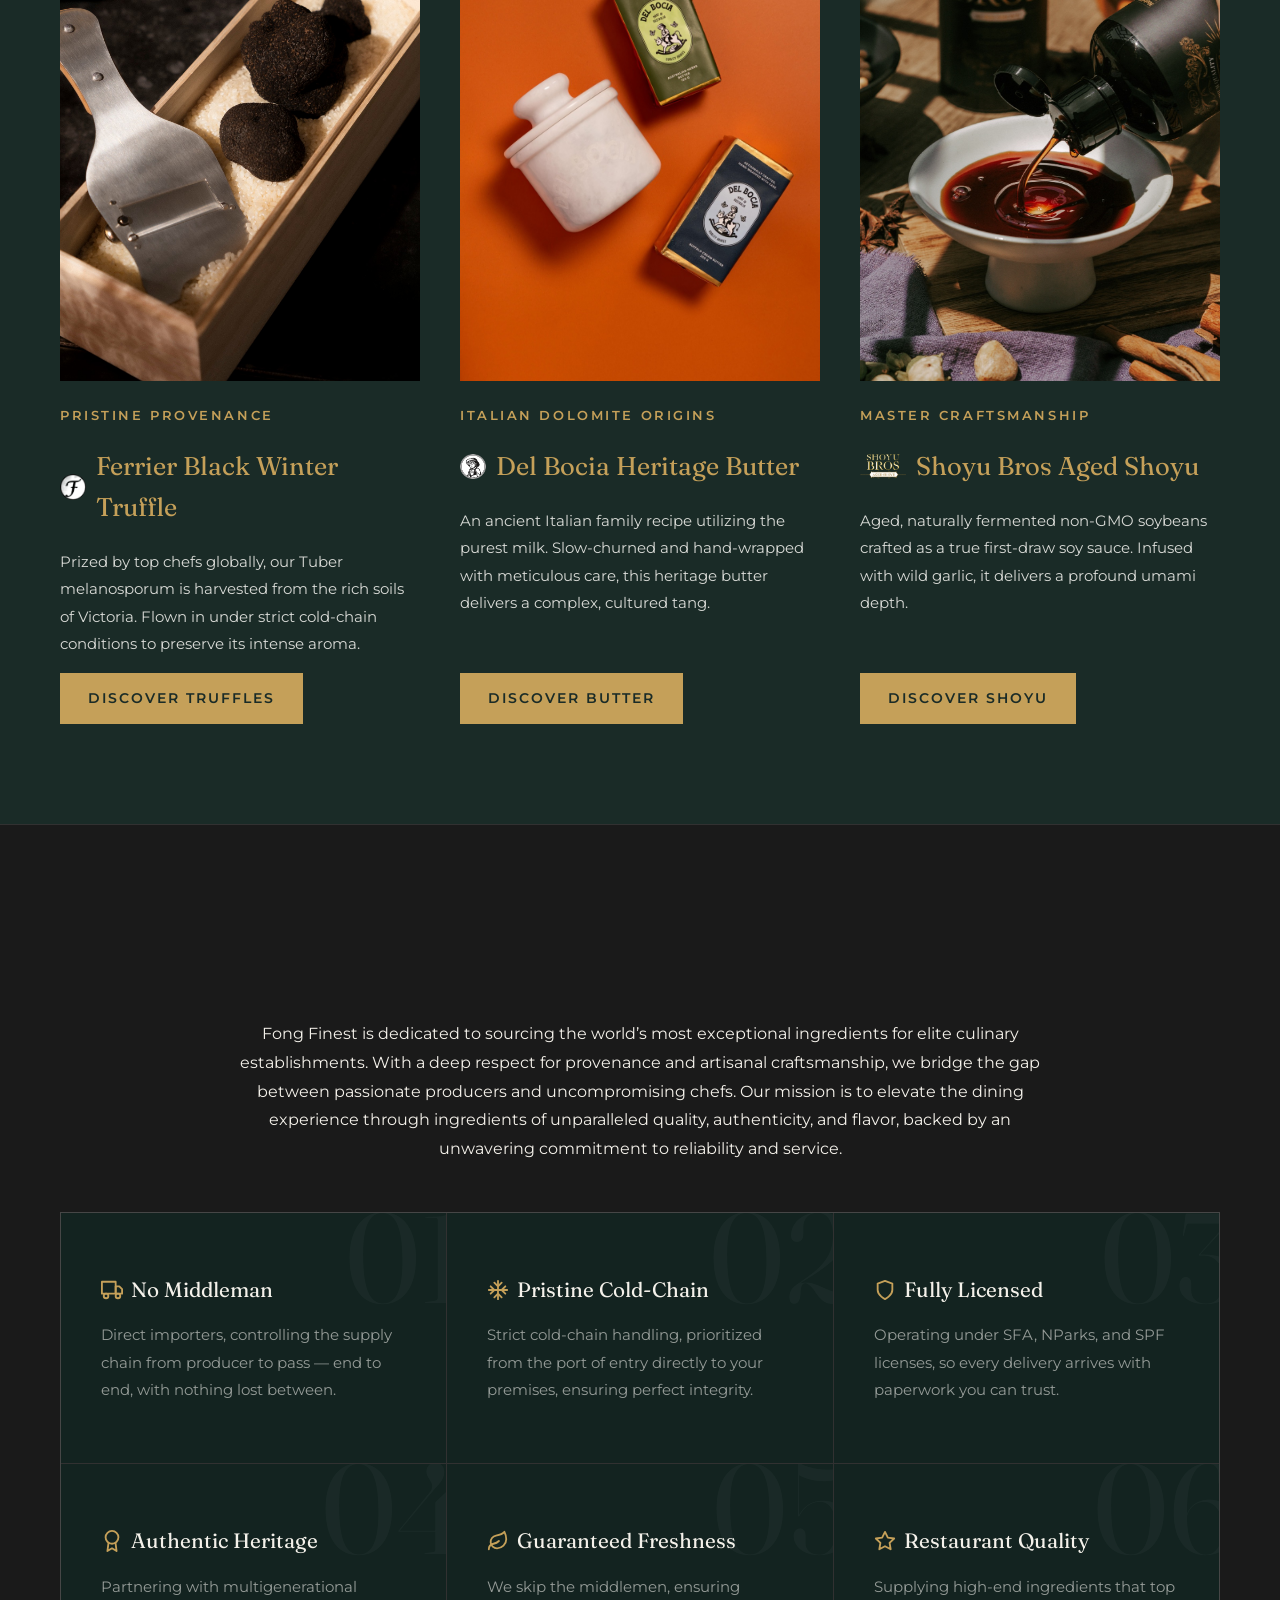
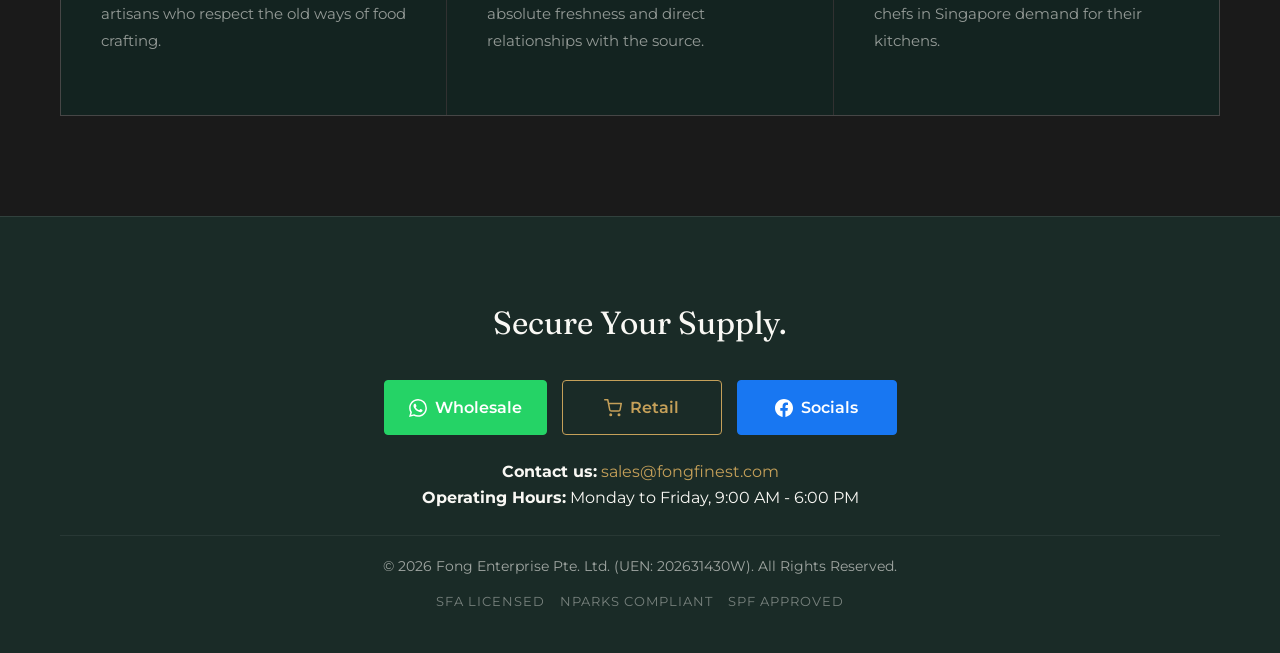
==== commit 21239264: "feat: add Home link to navbar and update OpenGraph images for product pages" ====
--- a/index.html
+++ b/index.html
@@ -38,7 +38,8 @@
             </a>
             <nav class="nav-links">
                 <div class="nav-dropdown">
-                    <a href="index.html#provisions" style="cursor: pointer;">Provisions</a>
+                    <a href="index.html">Home</a>
+                <a href="index.html#provisions" style="cursor: pointer;">Provisions</a>
                     <div class="nav-dropdown-content">
                         <a href="p/truffles.html" class="nav-dropdown-item">
                             <img src="assets/truffles/logo.png" alt="Ferrier Truffle" class="nav-dropdown-icon"> Ferrier Black Winter Truffle
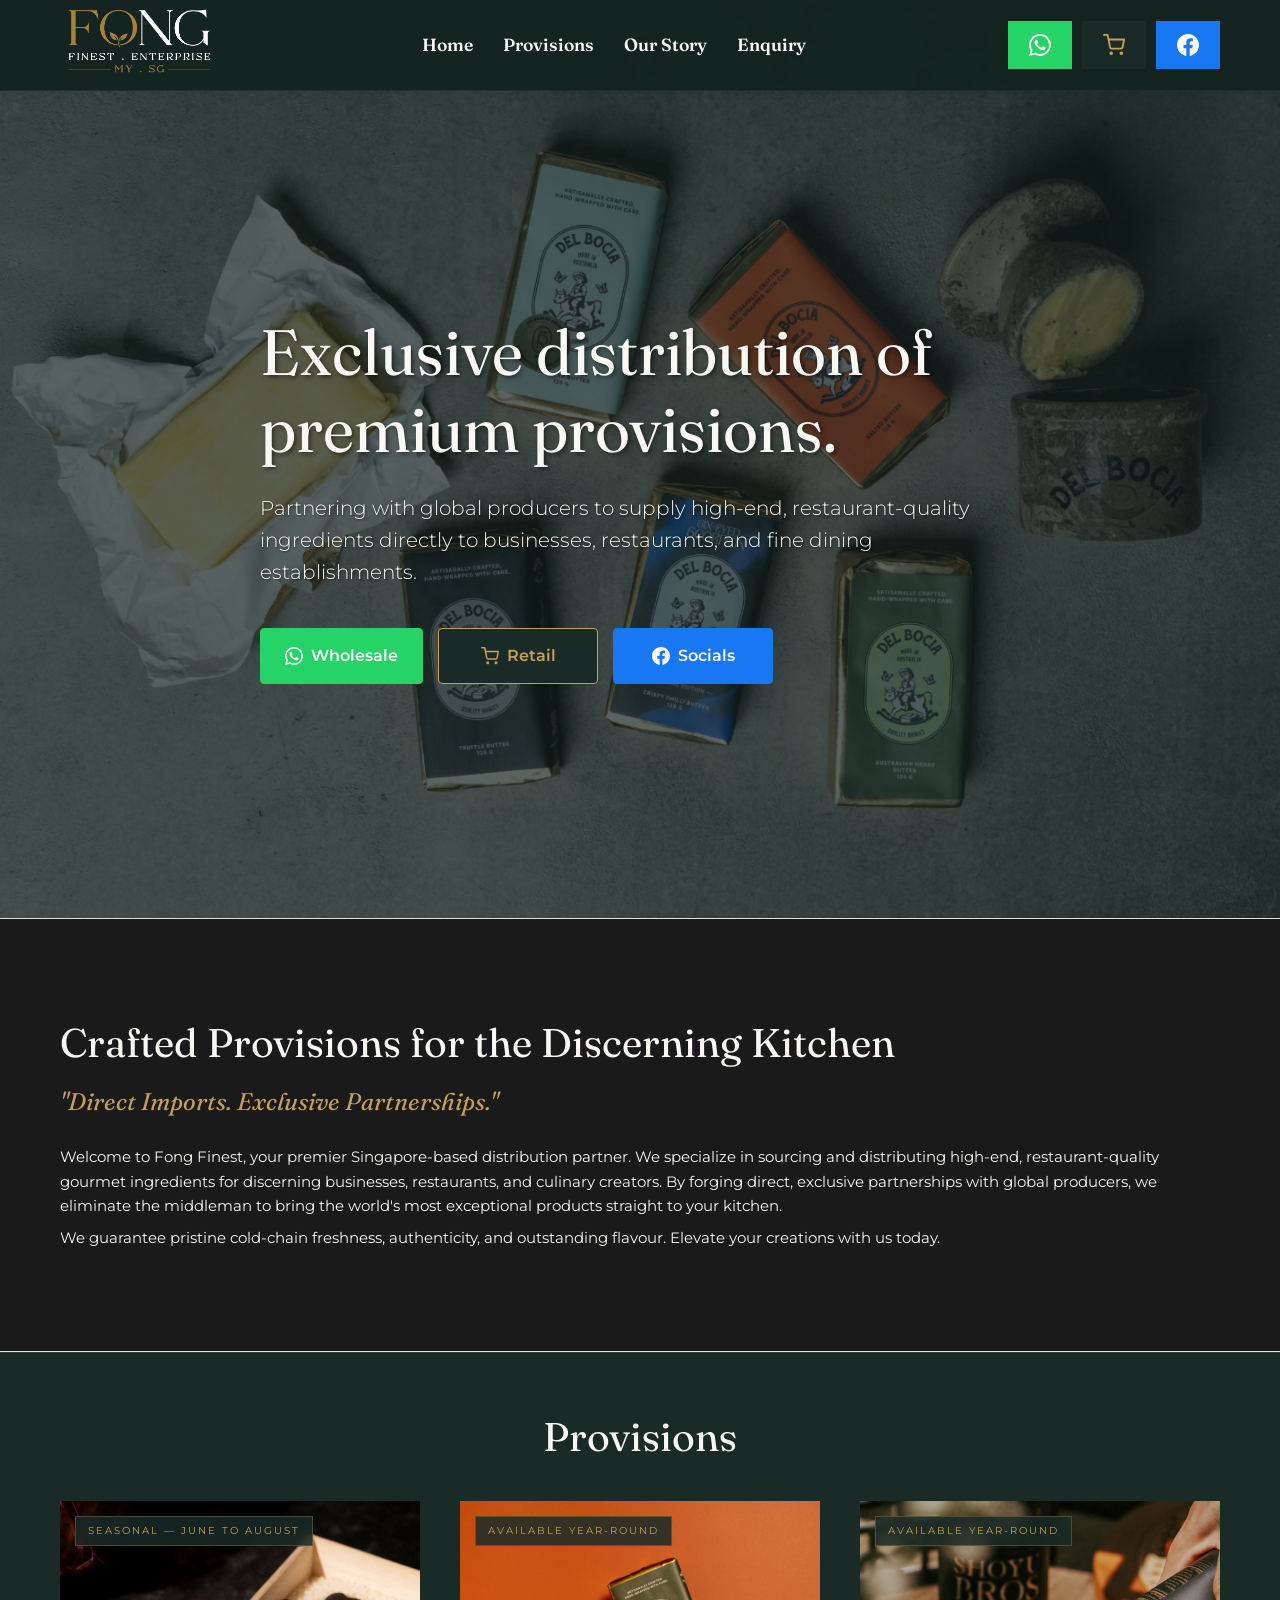
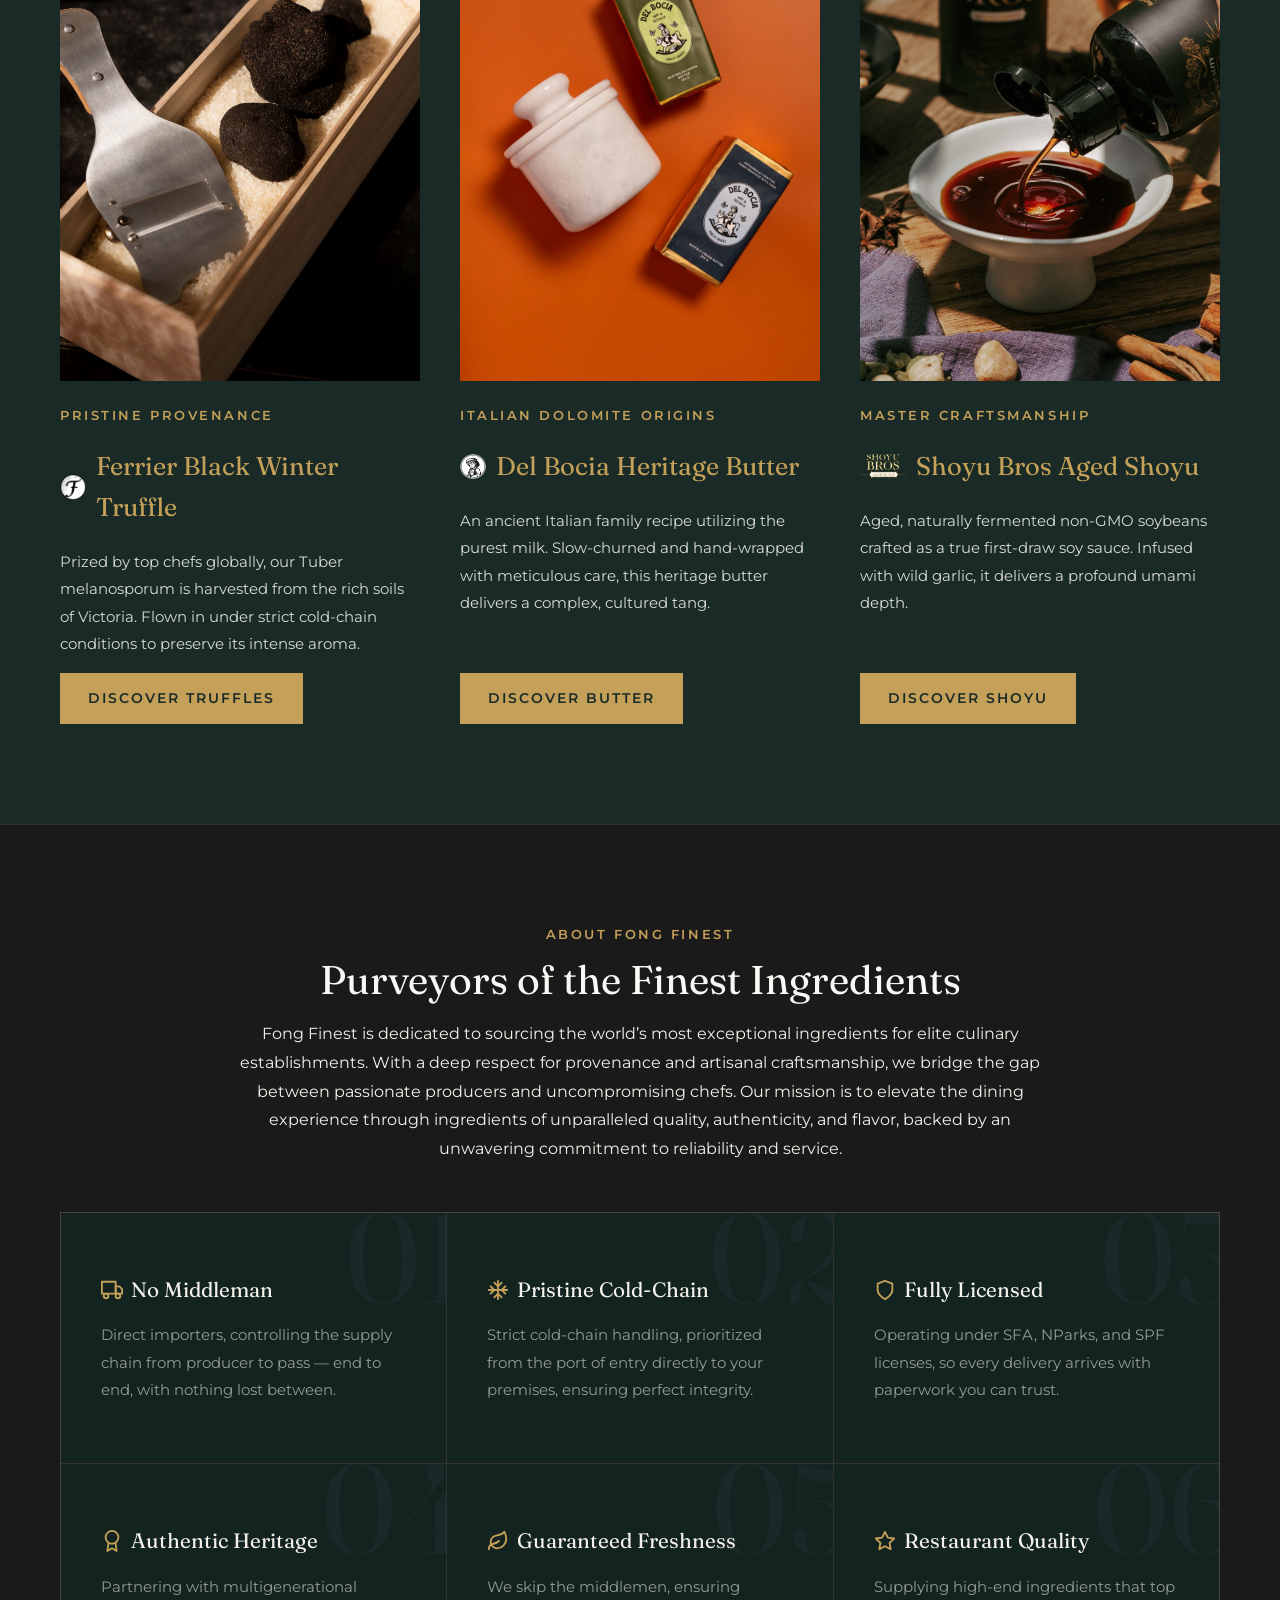
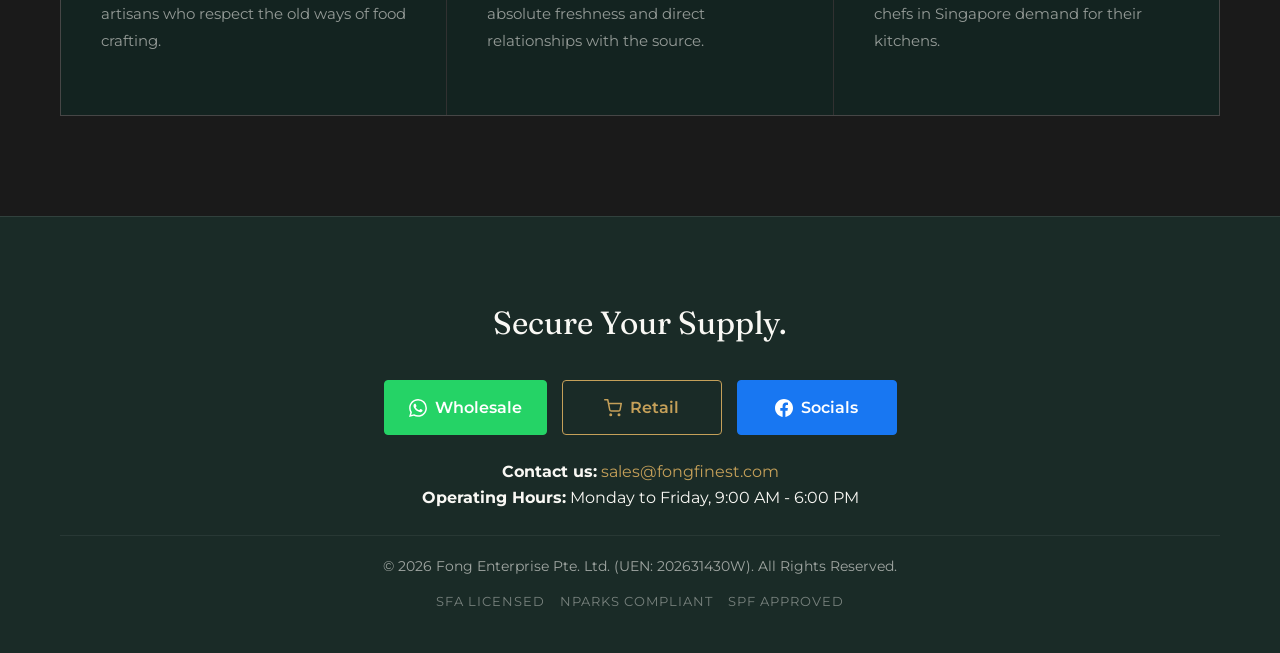
==== commit cd044ab9: "fix: move Home link outside of the Provisions dropdown container" ====
--- a/index.html
+++ b/index.html
@@ -37,9 +37,9 @@
                 <img src="assets/brand/logo-main.png" alt="Fong Finest Logo">
             </a>
             <nav class="nav-links">
+                <a href="index.html">Home</a>
                 <div class="nav-dropdown">
-                    <a href="index.html">Home</a>
-                <a href="index.html#provisions" style="cursor: pointer;">Provisions</a>
+                    <a href="index.html#provisions" style="cursor: pointer;">Provisions</a>
                     <div class="nav-dropdown-content">
                         <a href="p/truffles.html" class="nav-dropdown-item">
                             <img src="assets/truffles/logo.png" alt="Ferrier Truffle" class="nav-dropdown-icon"> Ferrier Black Winter Truffle
--- a/style.css
+++ b/style.css
@@ -967,12 +967,13 @@
     background-color: #166FE5;
 }
 
-@media (min-width: 769px) {
-    .nav-actions.nav-actions-hidden {
-        opacity: 0;
-        pointer-events: none;
-    }
-    .nav-actions {
-        transition: opacity 0.4s ease;
-    }
-}
+
+.nav-actions.nav-actions-hidden {
+    opacity: 0;
+    pointer-events: none;
+    visibility: hidden;
+}
+.nav-actions {
+    transition: opacity 0.4s ease, visibility 0.4s ease;
+}
+
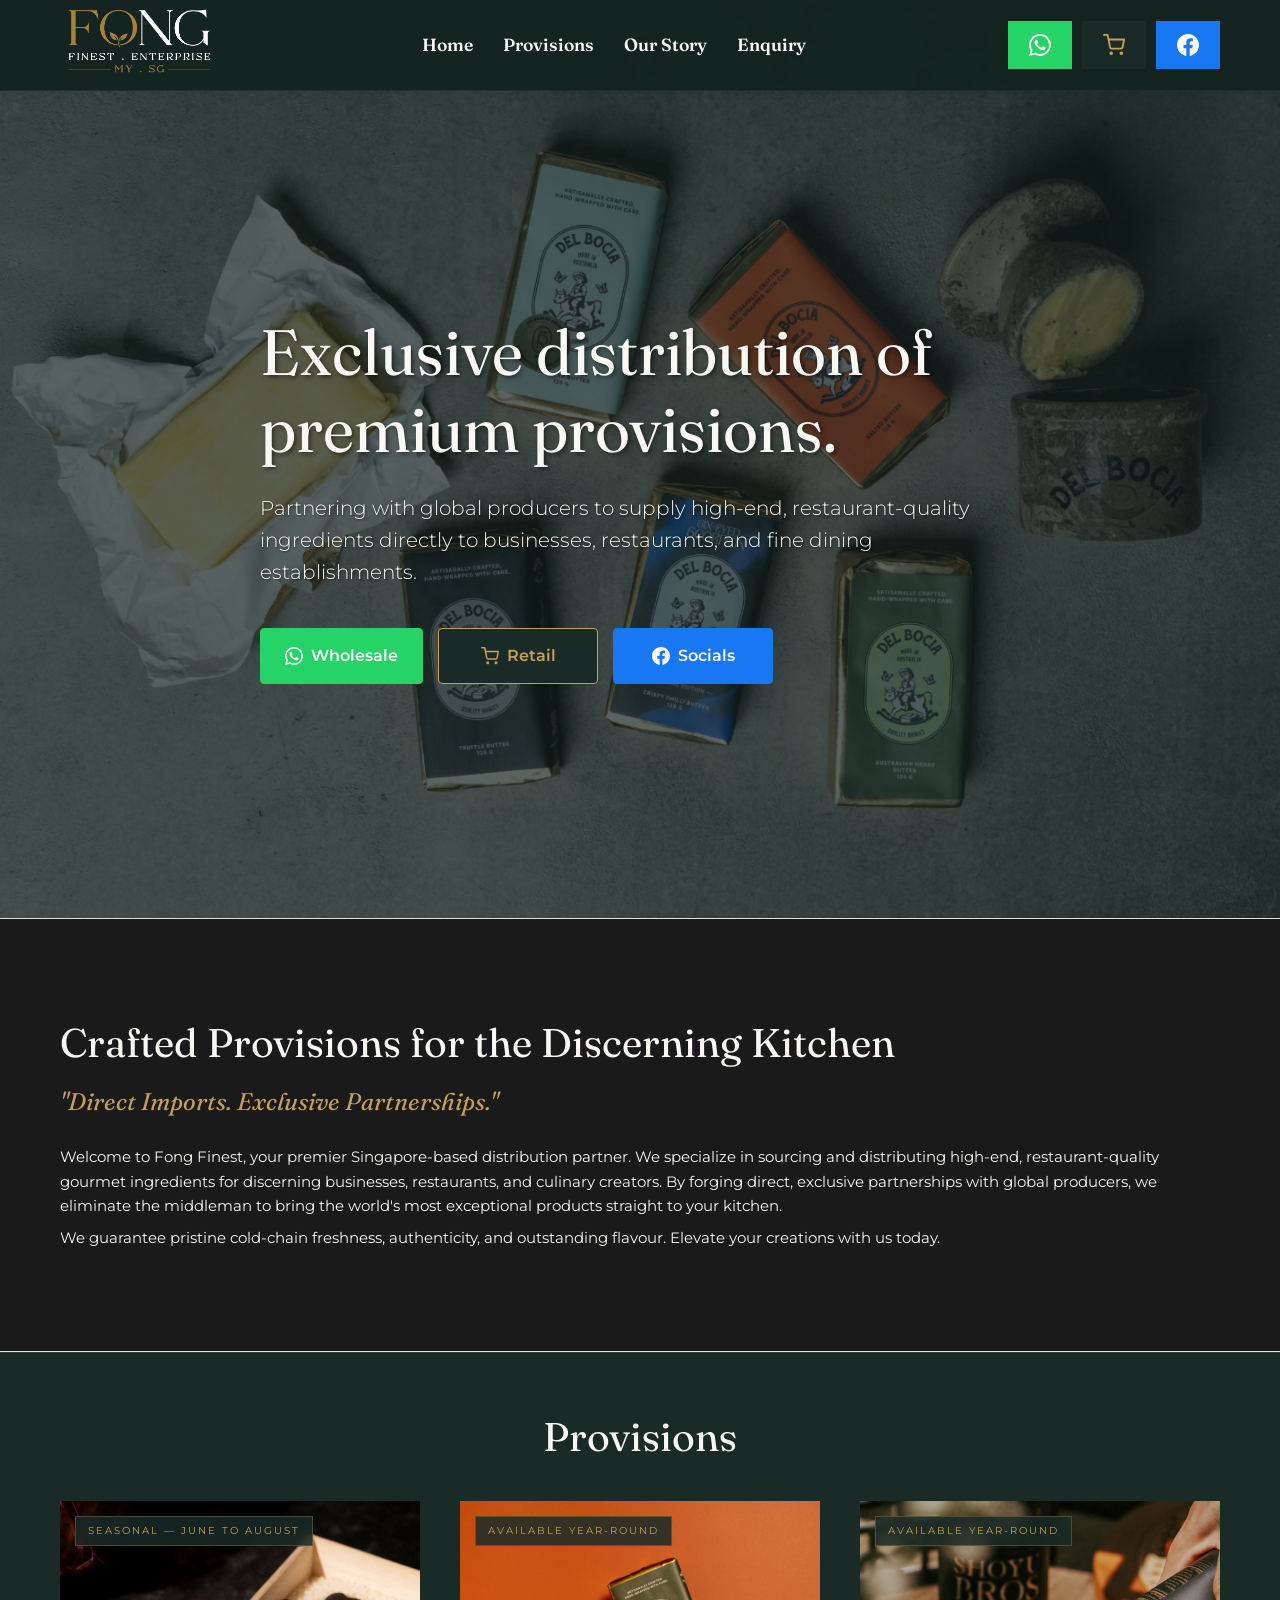
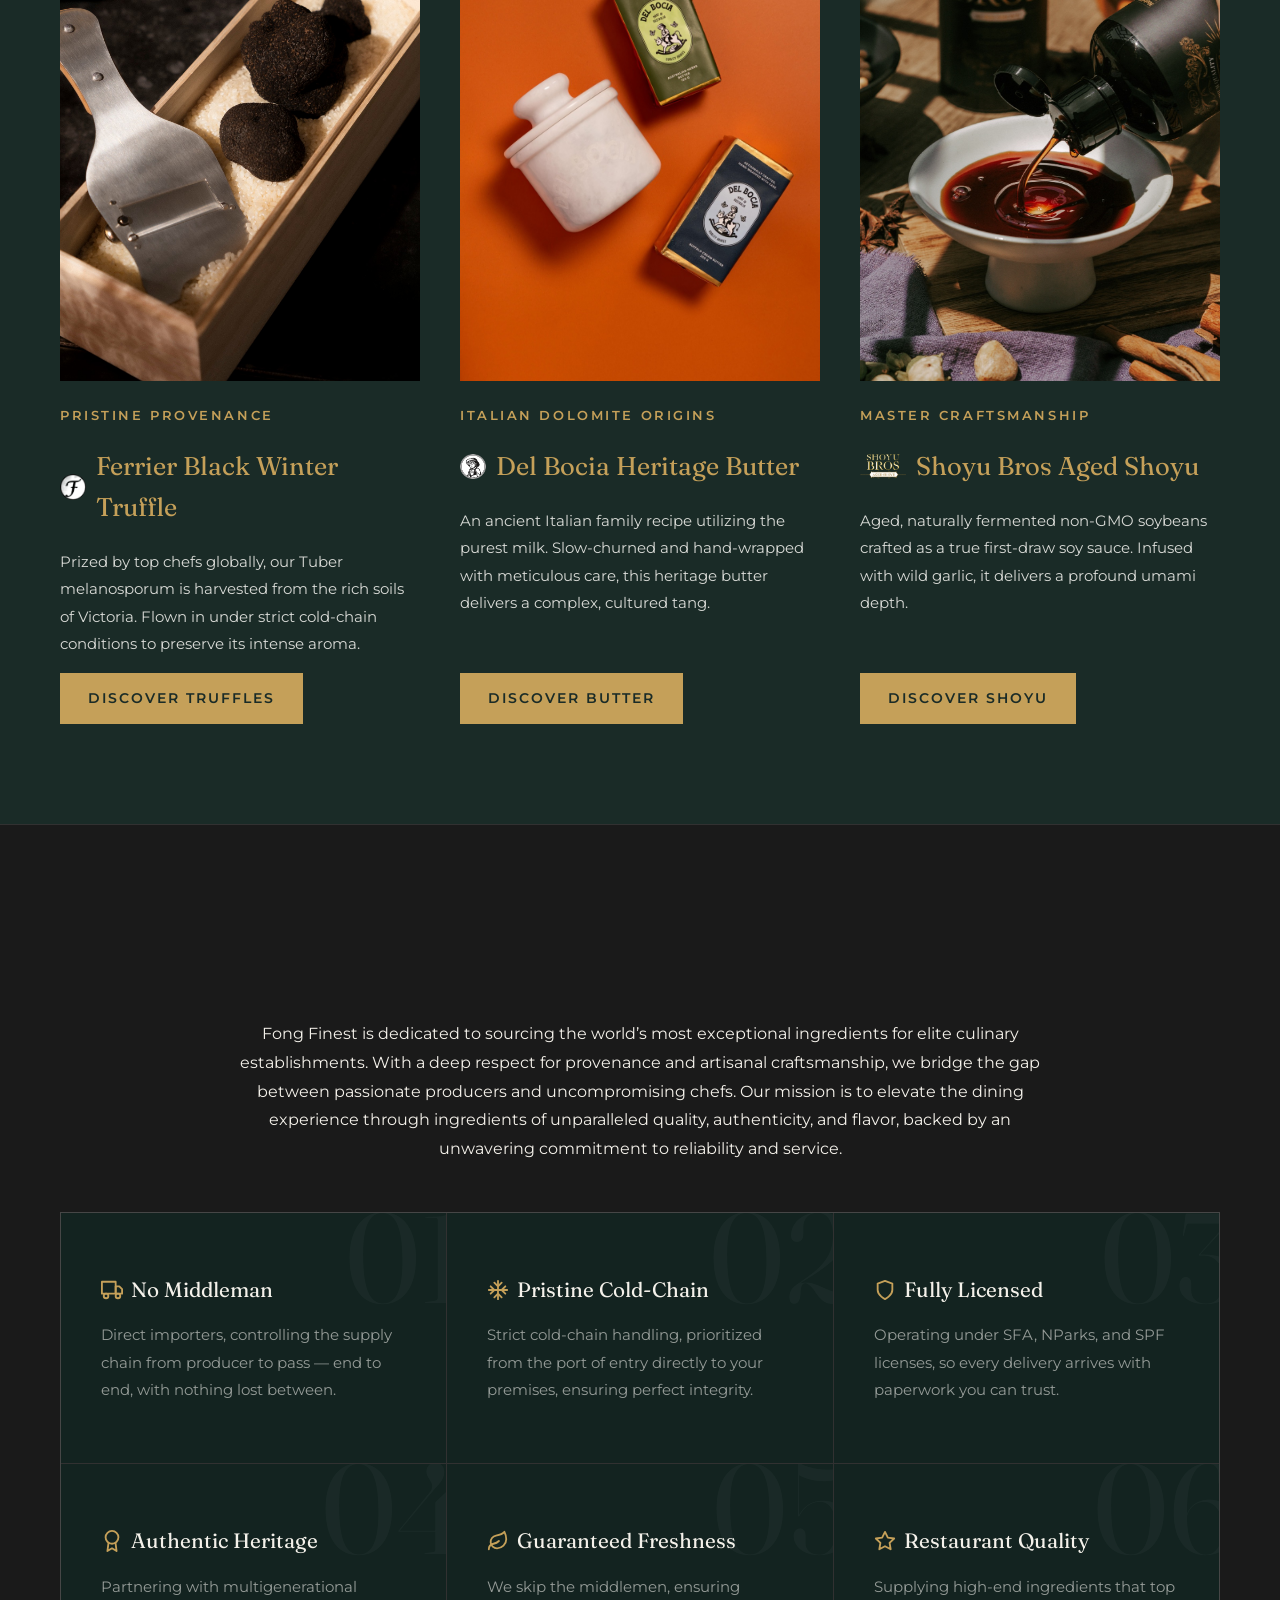
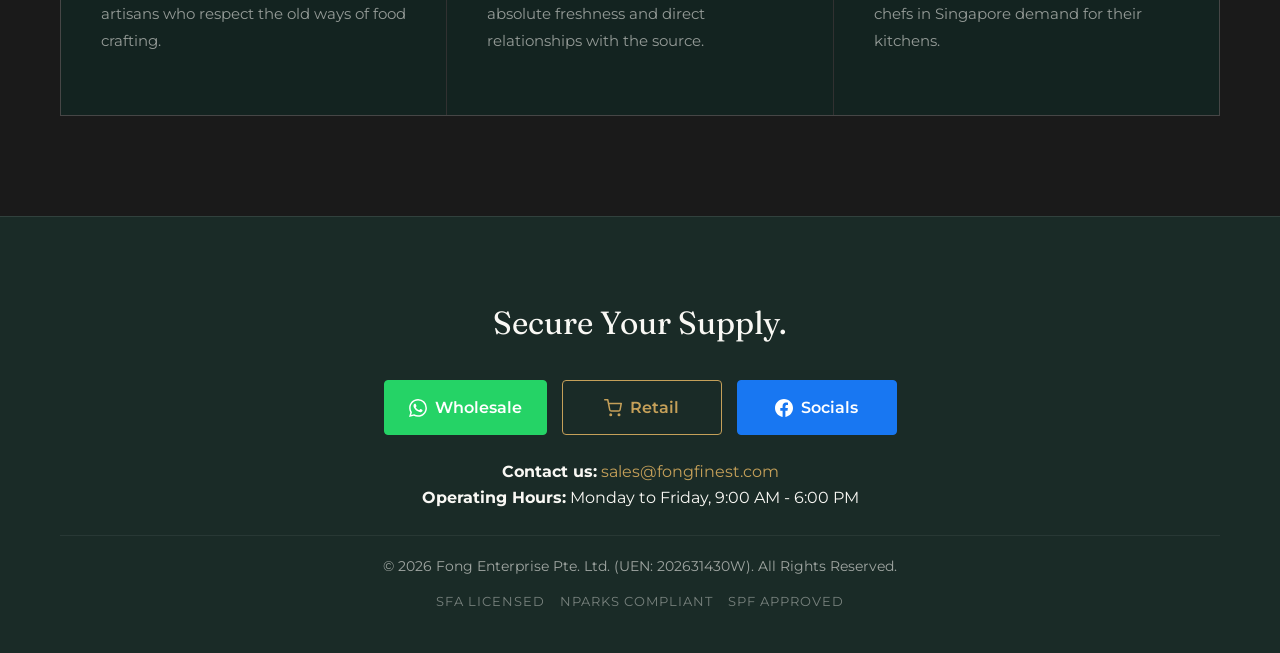
==== commit 285700ba: "chore: rename truffles.html to truffle.html and update all internal links" ====
--- a/index.html
+++ b/index.html
@@ -3,22 +3,22 @@
 <head>
     <meta charset="UTF-8">
     <meta name="viewport" content="width=device-width, initial-scale=1.0">
-    <title>Fong Finest | The Direct Source for Premium Provisions</title>
-    <meta name="description" content="Singapore-based source for premium provisions. High-end, restaurant-quality gourmet ingredients imported directly.">
+    <title>FoNg Finest | Premium Global Provisions & Gourmet Ingredients</title>
+    <meta name="description" content="Discover Singapore's premier source for high-end, restaurant-quality ingredients. FoNg Finest brings exclusive global provisions and culinary excellence straight from trusted artisans to your doorstep.">
     
     <!-- Open Graph Meta Tags for Link Previews (WhatsApp, Facebook, etc.) -->
-    <meta property="og:title" content="Fong Finest | Premium Provisions">
-    <meta property="og:description" content="We bring high-end, restaurant-quality ingredients straight from trusted global producers to your doorstep in Singapore.">
-    <meta property="og:image" content="https://fongfinest.com/assets/brand/og-image-default.png">
-    <meta property="og:image:width" content="369">
-    <meta property="og:image:height" content="364">
+    <meta property="og:title" content="FoNg Finest | Premium Global Provisions & Gourmet Ingredients">
+    <meta property="og:description" content="Discover Singapore's premier source for high-end, restaurant-quality ingredients. FoNg Finest brings exclusive global provisions and culinary excellence straight from trusted artisans to your doorstep.">
+    <meta property="og:image" content="https://fongfinest.com/assets/brand/og-image-default-cropped.jpg">
+    <meta property="og:image:width" content="340">
+    <meta property="og:image:height" content="175">
     <meta property="og:url" content="https://fongfinest.com/">
     <meta property="og:type" content="website">
 
     <!-- Telegram & Twitter Meta Tags -->
     <meta name="twitter:card" content="summary_large_image">
-    <meta name="twitter:title" content="Fong Finest | Premium Provisions">
-    <meta name="twitter:description" content="We bring high-end, restaurant-quality ingredients straight from trusted global producers to your doorstep in Singapore.">
+    <meta name="twitter:title" content="FoNg Finest | Premium Global Provisions & Gourmet Ingredients">
+    <meta name="twitter:description" content="Discover Singapore's premier source for high-end, restaurant-quality ingredients. FoNg Finest brings exclusive global provisions and culinary excellence straight from trusted artisans to your doorstep.">
     <meta name="twitter:image" content="https://fongfinest.com/assets/brand/og-image-default.png">
 
     <!-- Favicon -->
@@ -41,7 +41,7 @@
                 <div class="nav-dropdown">
                     <a href="index.html#provisions" style="cursor: pointer;">Provisions</a>
                     <div class="nav-dropdown-content">
-                        <a href="p/truffles.html" class="nav-dropdown-item">
+                        <a href="p/truffle.html" class="nav-dropdown-item">
                             <img src="assets/truffles/logo.png" alt="Ferrier Truffle" class="nav-dropdown-icon"> Ferrier Black Winter Truffle
                         </a>
                         <a href="p/butter.html" class="nav-dropdown-item">
@@ -129,7 +129,7 @@
                             <p class="eyebrow">Pristine Provenance</p>
                             <h3 class="editorial-title" style="font-size: 1.6rem;"><span style="display: flex; align-items: center; gap: 10px;"><img src="assets/truffles/logo.png" style="height: 1.6rem; width: auto; object-fit: contain; border-radius: 50%;"> Ferrier Black Winter Truffle</span></h3>
                             <p class="editorial-desc">Prized by top chefs globally, our Tuber melanosporum is harvested from the rich soils of Victoria. Flown in under strict cold-chain conditions to preserve its intense aroma.</p>
-                            <a href="p/truffles.html" class="btn btn-primary mt-4">Discover Truffles</a>
+                            <a href="p/truffle.html" class="btn btn-primary mt-4">Discover Truffles</a>
                         </div>
                     </div>
 
